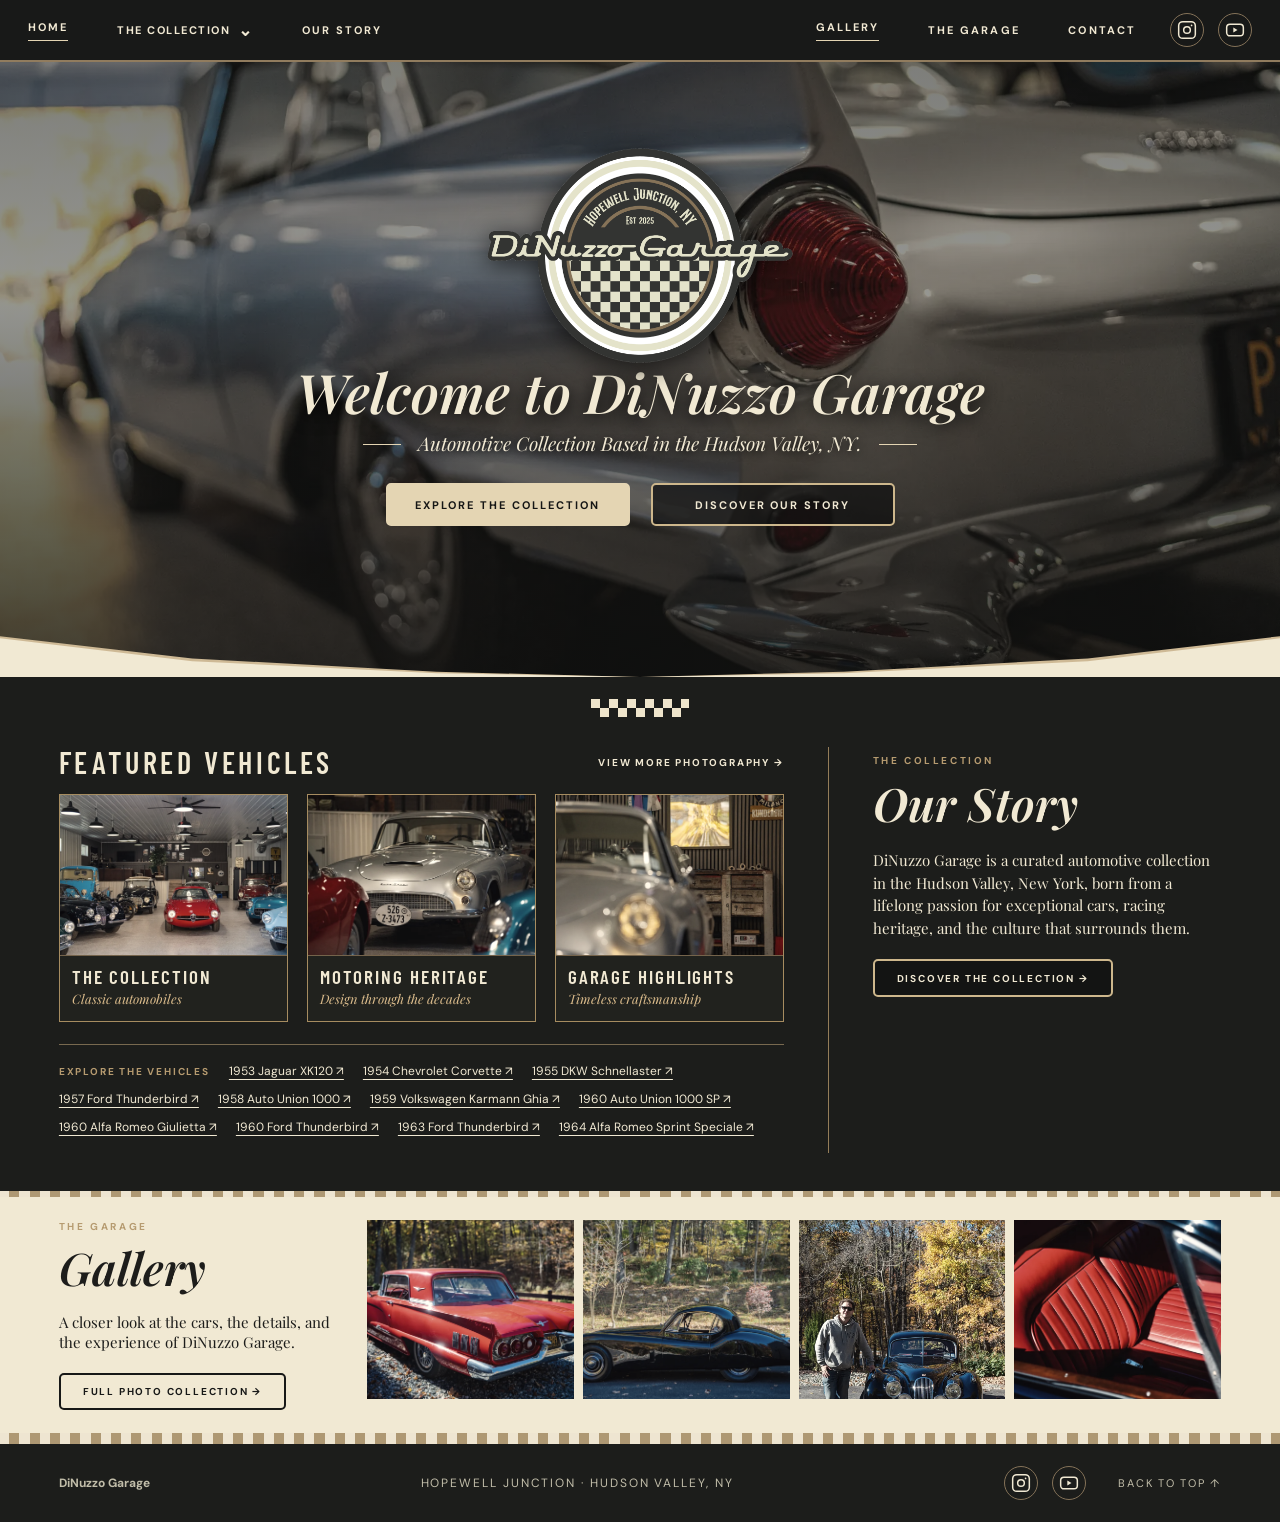
==== index.html @ 2cbe2ebb "Add Collection vehicle dropdown navigation" ====
<!doctype html><html lang="en"><head><meta charset="utf-8"><meta name="viewport" content="width=device-width,initial-scale=1"><meta name="theme-color" content="#1c1d1b"><meta name="description" content="DiNuzzo Garage — a curated automotive collection based in the Hudson Valley, NY."><title>DiNuzzo Garage — Hudson Valley Automotive Collection</title><link rel="preconnect" href="https://fonts.googleapis.com"><link rel="preconnect" href="https://fonts.gstatic.com" crossorigin><link href="https://fonts.googleapis.com/css2?family=Barlow+Condensed:wght@500;600;700&family=DM+Sans:wght@400;500;600;700&family=Playfair+Display:ital,wght@0,500;0,600;1,500;1,600&display=swap" rel="stylesheet"><style>
:root{--night:#1c1d1b;--night2:#252622;--cream:#f1e9d3;--warm:#e4d5b3;--bronze:#b69b70;--muted:#d0c7ad}*{box-sizing:border-box}html{scroll-behavior:smooth}body{margin:0;background:var(--night);color:var(--cream);font-family:'DM Sans',sans-serif}a{text-decoration:none;color:inherit}button,a{ -webkit-tap-highlight-color:transparent}a:focus-visible{outline:2px solid var(--warm);outline-offset:4px}.navwrap{position:relative;z-index:3;height:62px;background:#181918;display:flex;align-items:center;justify-content:space-between;border-bottom:2px solid #917c5e;padding:0 max(28px,calc((100vw - 1450px)/2))}.navgroup{display:flex;align-items:center;gap:clamp(16px,3.8vw,61px)}.navgroup a{font-size:11px;font-weight:700;letter-spacing:.19em;text-transform:uppercase;white-space:nowrap}.navgroup a:hover{color:var(--bronze)}.navgroup a:first-child{border-bottom:1px solid var(--warm);padding-bottom:6px}.mobilebrand{display:none;font-family:'Playfair Display',serif;font-size:23px;font-style:italic}.hero{min-height:590px;position:relative;isolation:isolate;display:flex;flex-direction:column;align-items:center;justify-content:center;text-align:center;overflow:hidden;padding:104px 24px 116px}.hero:before{content:'';position:absolute;inset:0;z-index:-2;background:url('assets/DSC05730.webp') center 54%/cover no-repeat;filter:sepia(.19) saturate(.77)}.hero:after{content:'';position:absolute;inset:0;z-index:-1;background:linear-gradient(180deg,#0f100f8a 0%,#0f100f70 38%,#0f100fca 100%)}.logowrap{width:clamp(220px,24vw,340px);margin:-54px auto -4px;filter:drop-shadow(0 5px 13px #000a)}.logowrap img{width:100%;display:block}.hero h1{font-family:'Playfair Display',serif;font-style:italic;font-weight:600;font-size:clamp(39px,4.25vw,74px);line-height:1.1;margin:2px 0 9px;text-shadow:0 3px 18px #000}.subtitle{font-family:'Playfair Display',serif;font-style:italic;font-size:clamp(17px,1.5vw,25px);margin:0 0 27px;text-shadow:0 2px 8px #000}.subtitle:before,.subtitle:after{content:'';display:inline-block;width:38px;border-top:1px solid var(--warm);margin:0 17px 6px}.buttons{display:flex;justify-content:center;gap:21px;flex-wrap:wrap}.btn{display:inline-flex;align-items:center;justify-content:center;min-width:244px;min-height:43px;padding:10px 22px;border-radius:5px;border:2px solid #cdb78c;font-size:11px;font-weight:700;text-transform:uppercase;letter-spacing:.18em;transition:transform .2s,background .2s}.btn:hover{transform:translateY(-2px)}.btn.filled{background:var(--warm);border-color:var(--warm);color:#151615}.btn.line{background:#111b;color:var(--cream)}.curved{position:absolute;bottom:0;left:-3%;width:106%;height:58px;background:#ceb995;clip-path:polygon(0 22%,17% 68%,35% 91%,50% 100%,65% 91%,83% 68%,100% 22%,100% 100%,0 100%)}.curved:after{content:'';position:absolute;inset:10px 0 0;background:var(--cream);clip-path:polygon(0 10%,17% 67%,35% 92%,50% 100%,65% 92%,83% 67%,100% 10%,100% 100%,0 100%)}.mini-check{width:98px;height:18px;margin:-11px auto 24px;position:relative;z-index:1;background:conic-gradient(#1c1d1b 25%,#eee4cb 0 50%,#1c1d1b 0 75%,#eee4cb 0) 0 0/18px 18px;border:6px solid var(--night);box-sizing:content-box}.content{max-width:1550px;margin:auto;padding:0 clamp(22px,4.6vw,76px)}.showcase{background:var(--night);padding:27px 0 38px}.showcase-grid{display:grid;grid-template-columns:minmax(0,1.75fr) minmax(270px,.95fr);gap:44px}.sectionhead{display:flex;align-items:center;justify-content:space-between;margin:0 0 17px;gap:12px}.kicker{color:var(--bronze);font-size:10px;text-transform:uppercase;font-weight:700;letter-spacing:.26em}.display-title{font-family:'Barlow Condensed',sans-serif;font-size:30px;letter-spacing:.12em;text-transform:uppercase;font-weight:600;margin:0;line-height:1}.more{font-size:10px;text-transform:uppercase;letter-spacing:.18em;font-weight:700;white-space:nowrap}.vehicle-grid{display:grid;grid-template-columns:repeat(3,minmax(0,1fr));gap:19px}.vehicle{display:block;border:1px solid #a68c60;overflow:hidden;background:#21221e}.vehicle img{width:100%;height:160px;object-fit:cover;display:block;filter:saturate(.78) sepia(.13);transition:transform .4s}.vehicle:hover img{transform:scale(1.05)}.vehicle-caption{padding:9px 12px 12px;border-top:1px solid #74634b}.vehicle-caption strong{font-family:'Barlow Condensed',sans-serif;font-weight:600;font-size:19px;letter-spacing:.1em;text-transform:uppercase;display:block}.vehicle-caption em{font-family:'Playfair Display',serif;font-style:italic;font-size:13px;color:#dbbc8c}.story{border-left:1px solid #947d59;padding:7px 0 5px 44px;position:relative;min-width:0}.story:after{content:'';position:absolute;inset:-5px -30px -25px 47%;z-index:-1;background:url('assets/DSC05734.webp') center/cover;opacity:.18;filter:grayscale(1)}.story h2,.gallery h2{font-family:'Playfair Display',serif;font-size:46px;font-weight:600;font-style:italic;margin:5px 0 12px}.story p{font-family:'Playfair Display',serif;line-height:1.5;font-size:15px;max-width:340px;margin-bottom:20px}.story .btn{min-width:0;font-size:10px;min-height:38px}.gallery{background:var(--cream);color:#1d1d1b;border-top:6px solid #b7a17a;border-bottom:11px solid transparent;border-image:repeating-linear-gradient(90deg,#ae9873 0 10px,#eee5d1 10px 20px) 11}.gallery-inner{max-width:1550px;margin:auto;display:grid;grid-template-columns:280px 1fr;gap:28px;padding:23px clamp(22px,4.6vw,76px)}.gallery-copy h2{font-size:45px;margin:4px 0 6px}.gallery-copy p{font-family:'Playfair Display',serif;font-size:15px;line-height:1.35}.gallery-copy .btn{min-width:0;min-height:34px;color:#171817;border-color:#171817;font-size:10px;margin-top:5px}.gallery-strip{display:grid;grid-template-columns:repeat(4,minmax(0,1fr));gap:9px}.gallery-strip img{display:block;width:100%;height:179px;object-fit:cover;filter:saturate(.74) sepia(.12);transition:filter .2s}.gallery-strip a:hover img{filter:none}.footer{padding:22px clamp(22px,4.6vw,76px);display:flex;align-items:center;justify-content:space-between;gap:14px;background:var(--night);font-size:12px;color:#c1bda9}.footer span{letter-spacing:.16em}.footer a{font-size:11px;text-transform:uppercase;letter-spacing:.16em}img{max-width:100%}@media(min-width:1100px){.hero{min-height:615px}}@media(max-width:930px){.navwrap{padding:0 20px}.navgroup{gap:15px}.navgroup a{font-size:10px;letter-spacing:.07em}.showcase-grid{grid-template-columns:1fr}.story{border-left:0;border-top:1px solid #967d59;padding:24px 0}.story:after{display:none}.gallery-inner{grid-template-columns:1fr}.gallery-strip img{height:205px}}@media(max-width:600px){.navgroup{display:none}.mobilebrand{display:block}.navwrap{justify-content:center}.hero{min-height:590px;padding:90px 15px 95px}.logowrap{width:280px;margin:-35px auto 0}.hero h1{font-size:42px}.subtitle:before,.subtitle:after{width:13px;margin:0 5px 5px}.buttons{flex-direction:column;gap:10px}.btn{min-width:240px}.showcase{padding-top:12px}.vehicle-grid{grid-template-columns:1fr}.vehicle img{height:225px}.display-title{font-size:27px}.gallery-strip{grid-template-columns:repeat(2,minmax(0,1fr))}.gallery-strip img{height:155px}.gallery-inner{padding-top:30px}.footer{flex-direction:column;text-align:center}}@media(prefers-reduced-motion:reduce){html{scroll-behavior:auto}*{transition:none!important}}
.header-end,.footer-end{display:flex;align-items:center;gap:clamp(16px,2.5vw,32px)}.social-links{display:flex;align-items:center;gap:14px;flex-shrink:0}.social-icon{display:inline-flex;align-items:center;justify-content:center;width:34px;height:34px;color:var(--cream);border:1px solid #847258;border-radius:50%;transition:color .2s,border-color .2s,background .2s}.social-icon:hover{color:var(--night);background:var(--warm);border-color:var(--warm)}.social-icon svg{display:block;flex:none}.footer .social-icon{color:var(--cream);width:34px;height:34px}.navwrap .social-links{margin-left:2px}@media(max-width:930px){.header-end{gap:14px}.navwrap .social-links{gap:7px}.navwrap .social-icon{width:30px;height:30px}}@media(max-width:600px){.navwrap{justify-content:space-between}.mobilebrand{font-size:21px}.header-end{margin-left:auto}.navwrap .social-links{gap:8px}.navwrap .social-icon{width:34px;height:34px}.footer-end{flex-direction:column;gap:18px}.footer .social-links{gap:18px}}.hero:before{z-index:-3}.hero-video{position:absolute;inset:0;z-index:-2;overflow:hidden;pointer-events:none}.hero-video iframe{position:absolute;top:50%;left:50%;width:100vw;height:56.25vw;min-width:177.78vh;min-height:100vh;transform:translate(-50%,-50%);border:0;pointer-events:none}@media(prefers-reduced-motion:reduce){.hero-video{display:none}}.collection-pages{display:flex;flex-wrap:wrap;align-items:center;gap:12px 19px;margin-top:22px;padding:18px 0;border-top:1px solid #78694f}.collection-pages span{font-size:10px;text-transform:uppercase;letter-spacing:.18em;color:#b69b70;font-weight:700}.collection-pages a{font-size:12px;color:#f1e9d3;text-decoration:underline;text-underline-offset:4px}.collection-pages a:hover{color:#b69b70}.collection-dropdown{position:relative;z-index:60;flex-shrink:0}.collection-dropdown summary{display:flex;align-items:center;gap:7px;cursor:pointer;list-style:none;font-size:11px;font-weight:700;letter-spacing:.14em;text-transform:uppercase;white-space:nowrap;user-select:none;color:var(--cream)}.collection-dropdown summary::-webkit-details-marker{display:none}.collection-dropdown summary:focus-visible{outline:2px solid var(--warm);outline-offset:5px}.collection-dropdown summary:hover,.collection-dropdown[open]>summary{color:var(--bronze)}.menu-chevron{font-size:17px;line-height:9px;transition:transform .2s}.collection-dropdown[open] .menu-chevron{transform:rotate(180deg)}.collection-panel{position:absolute;top:100%;left:-35px;width:min(620px,calc(100vw - 30px));max-height:min(76vh,700px);overflow:auto;background:#20211e;border:1px solid #b69b70;box-shadow:0 24px 54px #000a;text-align:left;padding:22px 25px 24px;z-index:100;display:none}.collection-dropdown[open]>.collection-panel{display:block}@media(hover:hover) and (pointer:fine){.collection-dropdown:hover>.collection-panel{display:block}.collection-dropdown:hover>summary{color:var(--bronze)}}.collection-panel-head{display:grid;gap:6px;padding:0 0 18px;border-bottom:1px solid #6b5d45}.collection-kicker{font-size:10px;letter-spacing:.2em;color:var(--bronze);font-weight:700}.collection-panel-head strong{font:italic 30px 'Playfair Display',serif;color:var(--cream)}.collection-panel-head>a{font-size:10px!important;font-weight:600;letter-spacing:.1em;text-transform:uppercase;color:var(--warm);text-decoration:underline;text-underline-offset:4px}.collection-menu-grid{display:grid;grid-template-columns:1fr 1fr;gap:3px 16px;padding-top:16px}.collection-menu-grid .collection-menu-item{display:grid;grid-template-columns:42px minmax(0,1fr) 14px;gap:7px;align-items:center;padding:12px 6px!important;border:0!important;border-bottom:1px solid #ffffff18!important;white-space:normal!important;letter-spacing:0!important;text-transform:none!important;text-decoration:none!important;color:var(--cream)}.collection-menu-item:hover,.collection-menu-item:focus-visible{background:#b69b7025!important;color:var(--warm)!important}.menu-year{font:600 12px 'DM Sans',sans-serif;color:var(--bronze)}.collection-menu-item strong{font:600 15px 'Barlow Condensed',sans-serif;letter-spacing:.045em}.menu-arrow{color:var(--bronze)}.mobile-collection{display:none}@media(max-width:700px){.collection-panel{left:50%;transform:translateX(-50%);width:min(94vw,500px);padding:18px 14px}.collection-menu-grid{grid-template-columns:1fr}.collection-menu-item{padding:10px 5px!important}.collection-panel-head strong{font-size:26px}}@media(max-width:600px){.mobile-collection{display:block;position:absolute;right:12px;top:23px}.mobile-collection .collection-panel{left:auto;right:-6px;transform:none}.mobile-collection summary{font-size:10px;letter-spacing:.04em}.navwrap{position:relative;z-index:50}}</style><link rel="preload" as="image" href="assets/DSC05730.webp" fetchpriority="high"></head><body>
<header class="navwrap"><nav class="navgroup" aria-label="Primary"><a href="#home">Home</a><details class="collection-dropdown"><summary>THE COLLECTION <span class="menu-chevron" aria-hidden="true">⌄</span></summary><div class="collection-panel"><div class="collection-panel-head"><span class="collection-kicker">DINUZZO GARAGE · THE VEHICLES</span><strong>Explore the Collection</strong><a href="/#collection">View collection overview →</a></div><div class="collection-menu-grid"><a class="collection-menu-item" href="/1953-jaguar-xk120"><span class="menu-year">1953</span><strong>Jaguar XK120</strong><span class="menu-arrow" aria-hidden="true">↗</span></a><a class="collection-menu-item" href="/1954-chevrolet-corvette"><span class="menu-year">1954</span><strong>Chevrolet Corvette</strong><span class="menu-arrow" aria-hidden="true">↗</span></a><a class="collection-menu-item" href="/1955-dkw-schnellaster"><span class="menu-year">1955</span><strong>DKW Schnellaster</strong><span class="menu-arrow" aria-hidden="true">↗</span></a><a class="collection-menu-item" href="/1957-ford-thunderbird"><span class="menu-year">1957</span><strong>Ford Thunderbird</strong><span class="menu-arrow" aria-hidden="true">↗</span></a><a class="collection-menu-item" href="/1958-auto-union-1000"><span class="menu-year">1958</span><strong>Auto Union 1000</strong><span class="menu-arrow" aria-hidden="true">↗</span></a><a class="collection-menu-item" href="/1959-volkswagen-karmann-ghia"><span class="menu-year">1959</span><strong>Volkswagen Karmann Ghia</strong><span class="menu-arrow" aria-hidden="true">↗</span></a><a class="collection-menu-item" href="/1960-auto-union-1000-sp"><span class="menu-year">1960</span><strong>Auto Union 1000 SP</strong><span class="menu-arrow" aria-hidden="true">↗</span></a><a class="collection-menu-item" href="/1960-alfa-romeo-giulietta"><span class="menu-year">1960</span><strong>Alfa Romeo Giulietta</strong><span class="menu-arrow" aria-hidden="true">↗</span></a><a class="collection-menu-item" href="/1960-ford-thunderbird"><span class="menu-year">1960</span><strong>Ford Thunderbird</strong><span class="menu-arrow" aria-hidden="true">↗</span></a><a class="collection-menu-item" href="/1963-ford-thunderbird"><span class="menu-year">1963</span><strong>Ford Thunderbird</strong><span class="menu-arrow" aria-hidden="true">↗</span></a><a class="collection-menu-item" href="/1964-alfa-romeo-sprint-speciale"><span class="menu-year">1964</span><strong>Alfa Romeo Sprint Speciale</strong><span class="menu-arrow" aria-hidden="true">↗</span></a></div></div></details><a href="#story">Our Story</a></nav><a class="mobilebrand" href="#home">DiNuzzo Garage</a><div class="mobile-collection"><details class="collection-dropdown"><summary>THE COLLECTION <span class="menu-chevron" aria-hidden="true">⌄</span></summary><div class="collection-panel"><div class="collection-panel-head"><span class="collection-kicker">DINUZZO GARAGE · THE VEHICLES</span><strong>Explore the Collection</strong><a href="/#collection">View collection overview →</a></div><div class="collection-menu-grid"><a class="collection-menu-item" href="/1953-jaguar-xk120"><span class="menu-year">1953</span><strong>Jaguar XK120</strong><span class="menu-arrow" aria-hidden="true">↗</span></a><a class="collection-menu-item" href="/1954-chevrolet-corvette"><span class="menu-year">1954</span><strong>Chevrolet Corvette</strong><span class="menu-arrow" aria-hidden="true">↗</span></a><a class="collection-menu-item" href="/1955-dkw-schnellaster"><span class="menu-year">1955</span><strong>DKW Schnellaster</strong><span class="menu-arrow" aria-hidden="true">↗</span></a><a class="collection-menu-item" href="/1957-ford-thunderbird"><span class="menu-year">1957</span><strong>Ford Thunderbird</strong><span class="menu-arrow" aria-hidden="true">↗</span></a><a class="collection-menu-item" href="/1958-auto-union-1000"><span class="menu-year">1958</span><strong>Auto Union 1000</strong><span class="menu-arrow" aria-hidden="true">↗</span></a><a class="collection-menu-item" href="/1959-volkswagen-karmann-ghia"><span class="menu-year">1959</span><strong>Volkswagen Karmann Ghia</strong><span class="menu-arrow" aria-hidden="true">↗</span></a><a class="collection-menu-item" href="/1960-auto-union-1000-sp"><span class="menu-year">1960</span><strong>Auto Union 1000 SP</strong><span class="menu-arrow" aria-hidden="true">↗</span></a><a class="collection-menu-item" href="/1960-alfa-romeo-giulietta"><span class="menu-year">1960</span><strong>Alfa Romeo Giulietta</strong><span class="menu-arrow" aria-hidden="true">↗</span></a><a class="collection-menu-item" href="/1960-ford-thunderbird"><span class="menu-year">1960</span><strong>Ford Thunderbird</strong><span class="menu-arrow" aria-hidden="true">↗</span></a><a class="collection-menu-item" href="/1963-ford-thunderbird"><span class="menu-year">1963</span><strong>Ford Thunderbird</strong><span class="menu-arrow" aria-hidden="true">↗</span></a><a class="collection-menu-item" href="/1964-alfa-romeo-sprint-speciale"><span class="menu-year">1964</span><strong>Alfa Romeo Sprint Speciale</strong><span class="menu-arrow" aria-hidden="true">↗</span></a></div></div></details></div><div class="header-end"><nav class="navgroup" aria-label="Explore"><a href="#gallery">Gallery</a><a href="#story">The Garage</a><a href="#footer">Contact</a></nav><div class="social-links" aria-label="Social media"><a class="social-icon" href="https://www.instagram.com/dinuzzogarage" target="_blank" rel="noopener noreferrer" aria-label="DiNuzzo Garage on Instagram" title="Instagram"><svg xmlns="http://www.w3.org/2000/svg" width="20" height="20" viewBox="0 0 24 24" fill="none" stroke="currentColor" stroke-width="1.8" stroke-linecap="round" stroke-linejoin="round" aria-hidden="true"><rect x="2" y="2" width="20" height="20" rx="5"/><circle cx="12" cy="12" r="4"/><circle cx="17.5" cy="6.5" r="1" fill="currentColor" stroke="none"/></svg></a><a class="social-icon" href="https://www.youtube.com/@DiNuzzoGarage" target="_blank" rel="noopener noreferrer" aria-label="DiNuzzo Garage on YouTube" title="YouTube"><svg xmlns="http://www.w3.org/2000/svg" width="22" height="20" viewBox="0 0 24 24" fill="none" stroke="currentColor" stroke-width="1.8" stroke-linecap="round" stroke-linejoin="round" aria-hidden="true"><rect x="2" y="5" width="20" height="14" rx="4"/><path d="m10 9 5 3-5 3z" fill="currentColor" stroke="none"/></svg></a></div></div></header>
<main><section class="hero" id="home"><div class="hero-video" aria-hidden="true"><iframe src="https://www.youtube-nocookie.com/embed/vemUMNwLACA?autoplay=1&amp;mute=1&amp;controls=0&amp;loop=1&amp;playlist=vemUMNwLACA&amp;playsinline=1&amp;rel=0" title="DiNuzzo Garage collection overview video" tabindex="-1" loading="eager" allow="autoplay; encrypted-media; picture-in-picture" referrerpolicy="strict-origin-when-cross-origin"></iframe></div><div class="logowrap"><img src="[data-uri]" width="320" height="217" alt="DiNuzzo Garage — Hopewell Junction, NY, Est. 2025"></div><h1>Welcome to DiNuzzo Garage</h1><p class="subtitle">Automotive Collection Based in the Hudson Valley, NY.</p><div class="buttons"><a class="btn filled" href="#collection">Explore the Collection</a><a class="btn line" href="#story">Discover Our Story</a></div><div class="curved" aria-hidden="true"></div></section><section class="showcase" id="collection"><div class="mini-check" aria-hidden="true"></div><div class="content showcase-grid"><div><div class="sectionhead"><h2 class="display-title">Featured Vehicles</h2><a class="more" href="#gallery">View More Photography &rarr;</a></div><div class="vehicle-grid"><a class="vehicle" href="#gallery"><img src="assets/DSC05714.webp" alt="Automobile from the DiNuzzo Garage photo collection" loading="lazy"><div class="vehicle-caption"><strong>The Collection</strong><em>Classic automobiles</em></div></a><a class="vehicle" href="#gallery"><img src="assets/DSC05738.webp" alt="Classic automobile photographed for DiNuzzo Garage" loading="lazy"><div class="vehicle-caption"><strong>Motoring Heritage</strong><em>Design through the decades</em></div></a><a class="vehicle" href="#gallery"><img src="assets/DSC05744.webp" alt="Detail from the DiNuzzo Garage vehicle photo collection" loading="lazy"><div class="vehicle-caption"><strong>Garage Highlights</strong><em>Timeless craftsmanship</em></div></a></div><nav class="collection-pages" aria-label="Individual vehicle profiles"><span>Explore the vehicles</span><a href="/1953-jaguar-xk120">1953 Jaguar XK120 ↗</a><a href="/1954-chevrolet-corvette">1954 Chevrolet Corvette ↗</a><a href="/1955-dkw-schnellaster">1955 DKW Schnellaster ↗</a><a href="/1957-ford-thunderbird">1957 Ford Thunderbird ↗</a><a href="/1958-auto-union-1000">1958 Auto Union 1000 ↗</a><a href="/1959-volkswagen-karmann-ghia">1959 Volkswagen Karmann Ghia ↗</a><a href="/1960-auto-union-1000-sp">1960 Auto Union 1000 SP ↗</a><a href="/1960-alfa-romeo-giulietta">1960 Alfa Romeo Giulietta ↗</a><a href="/1960-ford-thunderbird">1960 Ford Thunderbird ↗</a><a href="/1963-ford-thunderbird">1963 Ford Thunderbird ↗</a><a href="/1964-alfa-romeo-sprint-speciale">1964 Alfa Romeo Sprint Speciale ↗</a></nav></div><aside class="story" id="story"><div class="kicker">The Collection</div><h2>Our Story</h2><p>DiNuzzo Garage is a curated automotive collection in the Hudson Valley, New York, born from a lifelong passion for exceptional cars, racing heritage, and the culture that surrounds them.</p><a class="btn line" href="#gallery">Discover the Collection &rarr;</a></aside></div></section><section class="gallery" id="gallery"><div class="gallery-inner"><div class="gallery-copy"><div class="kicker">The Garage</div><h2>Gallery</h2><p>A closer look at the cars, the details, and the experience of DiNuzzo Garage.</p><a class="btn" href="https://www.dropbox.com/scl/fo/p8mkttz20mv8009mtdx49/ABcL8wneknG1U3tuXr76FQo?rlkey=kaatqsnf5gxjr95nyj5ltj52g&dl=0" target="_blank" rel="noopener noreferrer">Full Photo Collection &rarr;</a></div><div class="gallery-strip"><a href="https://www.dropbox.com/scl/fi/4yp1clnfsxxhoc7etu2e8/DSC05749.jpg?rlkey=km32qruv9nqy15gj62bzng2y9&raw=1" target="_blank" rel="noopener noreferrer"><img src="assets/DSC05749.webp" loading="lazy" alt="DiNuzzo Garage photography, image one"></a><a href="https://www.dropbox.com/scl/fi/gxfd0i4jw5gqmmwuzvkrj/DSC05754.jpg?rlkey=743sw1l9fsk9wq4xbiuoj0an7&raw=1" target="_blank" rel="noopener noreferrer"><img src="assets/DSC05754.webp" loading="lazy" alt="DiNuzzo Garage photography, image two"></a><a href="https://www.dropbox.com/scl/fi/eyt1ezumez07ffa73n3aw/DSC05757.jpg?rlkey=t3e4mpblllidei0ne56ehtt5e&raw=1" target="_blank" rel="noopener noreferrer"><img src="assets/DSC05757.webp" loading="lazy" alt="DiNuzzo Garage photography, image three"></a><a href="https://www.dropbox.com/scl/fi/xqle5wwsgesjo5btwfufb/DSC05762.jpg?rlkey=bc06vc6huz5qx6p6l8qi0zmgp&raw=1" target="_blank" rel="noopener noreferrer"><img src="assets/DSC05762.webp" loading="lazy" alt="DiNuzzo Garage photography, image four"></a></div></div></section></main><footer id="footer" class="footer"><strong>DiNuzzo Garage</strong><span>HOPEWELL JUNCTION · HUDSON VALLEY, NY</span><div class="footer-end"><div class="social-links" aria-label="Social media"><a class="social-icon" href="https://www.instagram.com/dinuzzogarage" target="_blank" rel="noopener noreferrer" aria-label="DiNuzzo Garage on Instagram" title="Instagram"><svg xmlns="http://www.w3.org/2000/svg" width="20" height="20" viewBox="0 0 24 24" fill="none" stroke="currentColor" stroke-width="1.8" stroke-linecap="round" stroke-linejoin="round" aria-hidden="true"><rect x="2" y="2" width="20" height="20" rx="5"/><circle cx="12" cy="12" r="4"/><circle cx="17.5" cy="6.5" r="1" fill="currentColor" stroke="none"/></svg></a><a class="social-icon" href="https://www.youtube.com/@DiNuzzoGarage" target="_blank" rel="noopener noreferrer" aria-label="DiNuzzo Garage on YouTube" title="YouTube"><svg xmlns="http://www.w3.org/2000/svg" width="22" height="20" viewBox="0 0 24 24" fill="none" stroke="currentColor" stroke-width="1.8" stroke-linecap="round" stroke-linejoin="round" aria-hidden="true"><rect x="2" y="5" width="20" height="14" rx="4"/><path d="m10 9 5 3-5 3z" fill="currentColor" stroke="none"/></svg></a></div><a href="#home">Back to top &uarr;</a></div></footer></body></html>
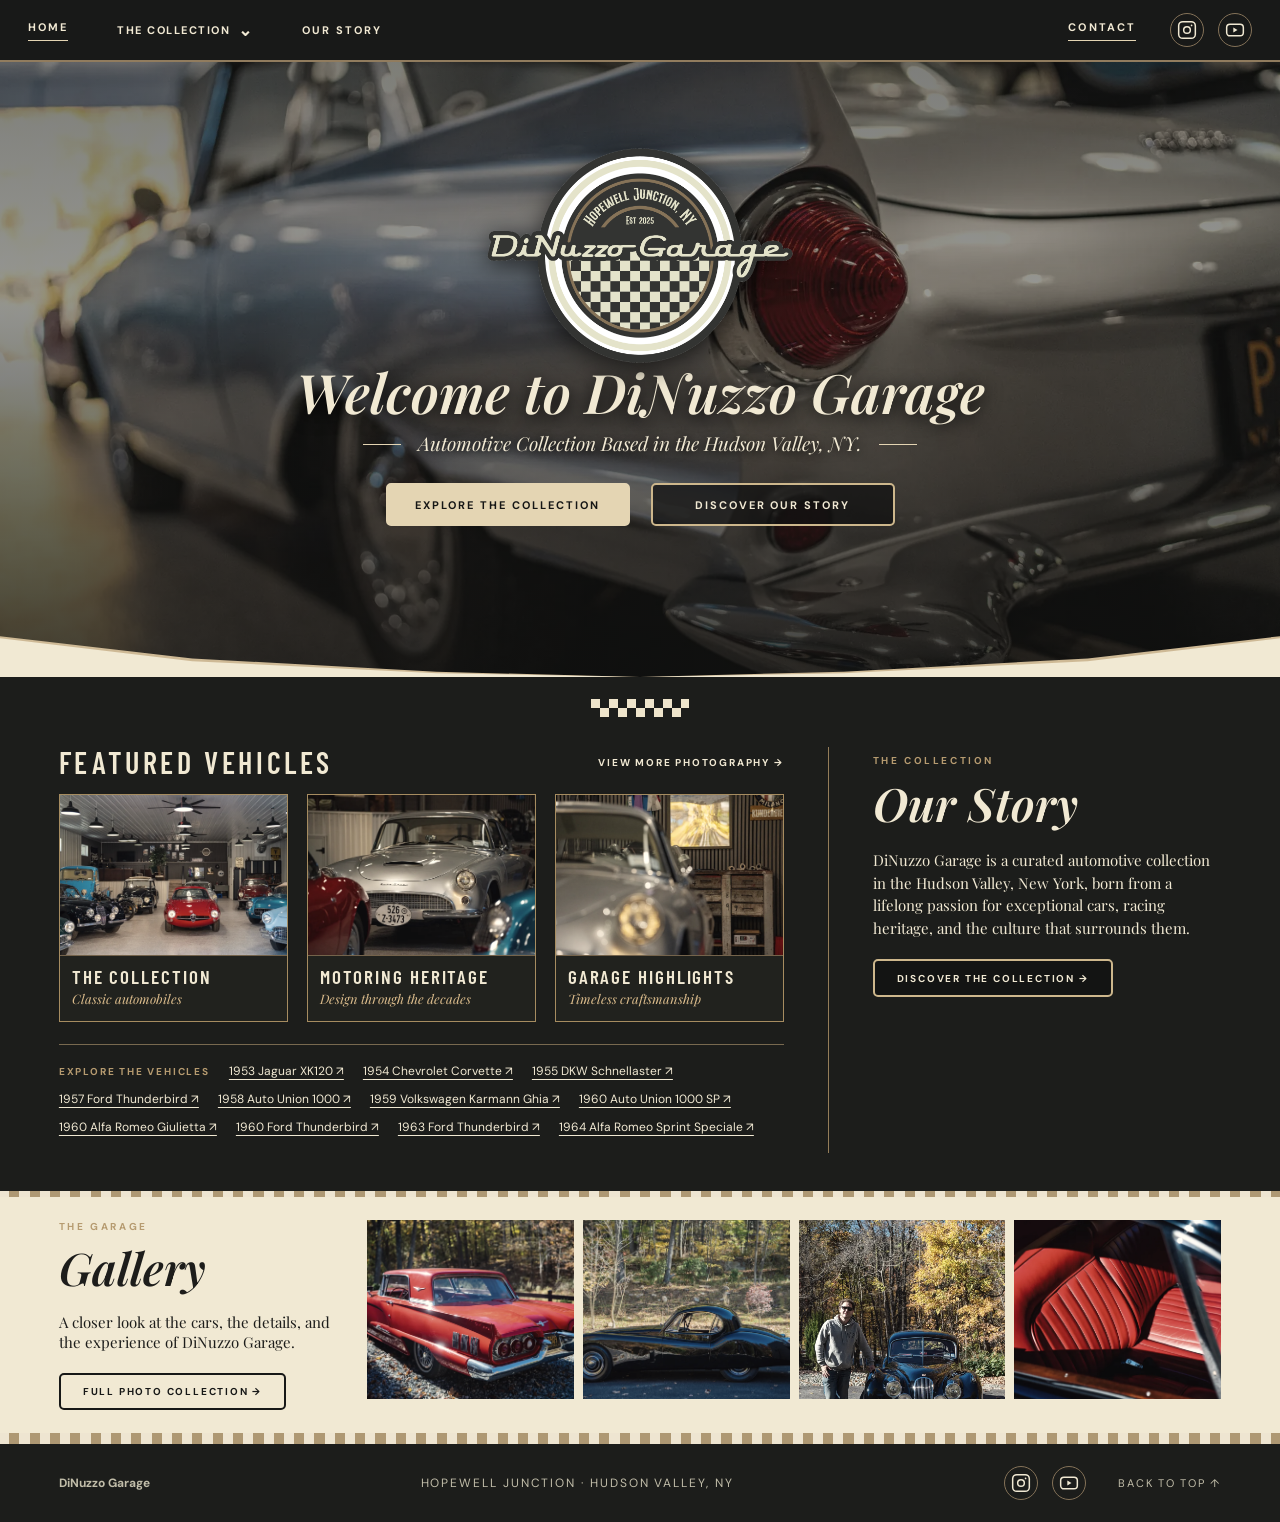
==== commit 18d8f90c: "Remove Gallery and The Garage from top navigation" ====
--- a/index.html
+++ b/index.html
@@ -1,5 +1,5 @@
 <!doctype html><html lang="en"><head><meta charset="utf-8"><meta name="viewport" content="width=device-width,initial-scale=1"><meta name="theme-color" content="#1c1d1b"><meta name="description" content="DiNuzzo Garage — a curated automotive collection based in the Hudson Valley, NY."><title>DiNuzzo Garage — Hudson Valley Automotive Collection</title><link rel="preconnect" href="https://fonts.googleapis.com"><link rel="preconnect" href="https://fonts.gstatic.com" crossorigin><link href="https://fonts.googleapis.com/css2?family=Barlow+Condensed:wght@500;600;700&family=DM+Sans:wght@400;500;600;700&family=Playfair+Display:ital,wght@0,500;0,600;1,500;1,600&display=swap" rel="stylesheet"><style>
 :root{--night:#1c1d1b;--night2:#252622;--cream:#f1e9d3;--warm:#e4d5b3;--bronze:#b69b70;--muted:#d0c7ad}*{box-sizing:border-box}html{scroll-behavior:smooth}body{margin:0;background:var(--night);color:var(--cream);font-family:'DM Sans',sans-serif}a{text-decoration:none;color:inherit}button,a{ -webkit-tap-highlight-color:transparent}a:focus-visible{outline:2px solid var(--warm);outline-offset:4px}.navwrap{position:relative;z-index:3;height:62px;background:#181918;display:flex;align-items:center;justify-content:space-between;border-bottom:2px solid #917c5e;padding:0 max(28px,calc((100vw - 1450px)/2))}.navgroup{display:flex;align-items:center;gap:clamp(16px,3.8vw,61px)}.navgroup a{font-size:11px;font-weight:700;letter-spacing:.19em;text-transform:uppercase;white-space:nowrap}.navgroup a:hover{color:var(--bronze)}.navgroup a:first-child{border-bottom:1px solid var(--warm);padding-bottom:6px}.mobilebrand{display:none;font-family:'Playfair Display',serif;font-size:23px;font-style:italic}.hero{min-height:590px;position:relative;isolation:isolate;display:flex;flex-direction:column;align-items:center;justify-content:center;text-align:center;overflow:hidden;padding:104px 24px 116px}.hero:before{content:'';position:absolute;inset:0;z-index:-2;background:url('assets/DSC05730.webp') center 54%/cover no-repeat;filter:sepia(.19) saturate(.77)}.hero:after{content:'';position:absolute;inset:0;z-index:-1;background:linear-gradient(180deg,#0f100f8a 0%,#0f100f70 38%,#0f100fca 100%)}.logowrap{width:clamp(220px,24vw,340px);margin:-54px auto -4px;filter:drop-shadow(0 5px 13px #000a)}.logowrap img{width:100%;display:block}.hero h1{font-family:'Playfair Display',serif;font-style:italic;font-weight:600;font-size:clamp(39px,4.25vw,74px);line-height:1.1;margin:2px 0 9px;text-shadow:0 3px 18px #000}.subtitle{font-family:'Playfair Display',serif;font-style:italic;font-size:clamp(17px,1.5vw,25px);margin:0 0 27px;text-shadow:0 2px 8px #000}.subtitle:before,.subtitle:after{content:'';display:inline-block;width:38px;border-top:1px solid var(--warm);margin:0 17px 6px}.buttons{display:flex;justify-content:center;gap:21px;flex-wrap:wrap}.btn{display:inline-flex;align-items:center;justify-content:center;min-width:244px;min-height:43px;padding:10px 22px;border-radius:5px;border:2px solid #cdb78c;font-size:11px;font-weight:700;text-transform:uppercase;letter-spacing:.18em;transition:transform .2s,background .2s}.btn:hover{transform:translateY(-2px)}.btn.filled{background:var(--warm);border-color:var(--warm);color:#151615}.btn.line{background:#111b;color:var(--cream)}.curved{position:absolute;bottom:0;left:-3%;width:106%;height:58px;background:#ceb995;clip-path:polygon(0 22%,17% 68%,35% 91%,50% 100%,65% 91%,83% 68%,100% 22%,100% 100%,0 100%)}.curved:after{content:'';position:absolute;inset:10px 0 0;background:var(--cream);clip-path:polygon(0 10%,17% 67%,35% 92%,50% 100%,65% 92%,83% 67%,100% 10%,100% 100%,0 100%)}.mini-check{width:98px;height:18px;margin:-11px auto 24px;position:relative;z-index:1;background:conic-gradient(#1c1d1b 25%,#eee4cb 0 50%,#1c1d1b 0 75%,#eee4cb 0) 0 0/18px 18px;border:6px solid var(--night);box-sizing:content-box}.content{max-width:1550px;margin:auto;padding:0 clamp(22px,4.6vw,76px)}.showcase{background:var(--night);padding:27px 0 38px}.showcase-grid{display:grid;grid-template-columns:minmax(0,1.75fr) minmax(270px,.95fr);gap:44px}.sectionhead{display:flex;align-items:center;justify-content:space-between;margin:0 0 17px;gap:12px}.kicker{color:var(--bronze);font-size:10px;text-transform:uppercase;font-weight:700;letter-spacing:.26em}.display-title{font-family:'Barlow Condensed',sans-serif;font-size:30px;letter-spacing:.12em;text-transform:uppercase;font-weight:600;margin:0;line-height:1}.more{font-size:10px;text-transform:uppercase;letter-spacing:.18em;font-weight:700;white-space:nowrap}.vehicle-grid{display:grid;grid-template-columns:repeat(3,minmax(0,1fr));gap:19px}.vehicle{display:block;border:1px solid #a68c60;overflow:hidden;background:#21221e}.vehicle img{width:100%;height:160px;object-fit:cover;display:block;filter:saturate(.78) sepia(.13);transition:transform .4s}.vehicle:hover img{transform:scale(1.05)}.vehicle-caption{padding:9px 12px 12px;border-top:1px solid #74634b}.vehicle-caption strong{font-family:'Barlow Condensed',sans-serif;font-weight:600;font-size:19px;letter-spacing:.1em;text-transform:uppercase;display:block}.vehicle-caption em{font-family:'Playfair Display',serif;font-style:italic;font-size:13px;color:#dbbc8c}.story{border-left:1px solid #947d59;padding:7px 0 5px 44px;position:relative;min-width:0}.story:after{content:'';position:absolute;inset:-5px -30px -25px 47%;z-index:-1;background:url('assets/DSC05734.webp') center/cover;opacity:.18;filter:grayscale(1)}.story h2,.gallery h2{font-family:'Playfair Display',serif;font-size:46px;font-weight:600;font-style:italic;margin:5px 0 12px}.story p{font-family:'Playfair Display',serif;line-height:1.5;font-size:15px;max-width:340px;margin-bottom:20px}.story .btn{min-width:0;font-size:10px;min-height:38px}.gallery{background:var(--cream);color:#1d1d1b;border-top:6px solid #b7a17a;border-bottom:11px solid transparent;border-image:repeating-linear-gradient(90deg,#ae9873 0 10px,#eee5d1 10px 20px) 11}.gallery-inner{max-width:1550px;margin:auto;display:grid;grid-template-columns:280px 1fr;gap:28px;padding:23px clamp(22px,4.6vw,76px)}.gallery-copy h2{font-size:45px;margin:4px 0 6px}.gallery-copy p{font-family:'Playfair Display',serif;font-size:15px;line-height:1.35}.gallery-copy .btn{min-width:0;min-height:34px;color:#171817;border-color:#171817;font-size:10px;margin-top:5px}.gallery-strip{display:grid;grid-template-columns:repeat(4,minmax(0,1fr));gap:9px}.gallery-strip img{display:block;width:100%;height:179px;object-fit:cover;filter:saturate(.74) sepia(.12);transition:filter .2s}.gallery-strip a:hover img{filter:none}.footer{padding:22px clamp(22px,4.6vw,76px);display:flex;align-items:center;justify-content:space-between;gap:14px;background:var(--night);font-size:12px;color:#c1bda9}.footer span{letter-spacing:.16em}.footer a{font-size:11px;text-transform:uppercase;letter-spacing:.16em}img{max-width:100%}@media(min-width:1100px){.hero{min-height:615px}}@media(max-width:930px){.navwrap{padding:0 20px}.navgroup{gap:15px}.navgroup a{font-size:10px;letter-spacing:.07em}.showcase-grid{grid-template-columns:1fr}.story{border-left:0;border-top:1px solid #967d59;padding:24px 0}.story:after{display:none}.gallery-inner{grid-template-columns:1fr}.gallery-strip img{height:205px}}@media(max-width:600px){.navgroup{display:none}.mobilebrand{display:block}.navwrap{justify-content:center}.hero{min-height:590px;padding:90px 15px 95px}.logowrap{width:280px;margin:-35px auto 0}.hero h1{font-size:42px}.subtitle:before,.subtitle:after{width:13px;margin:0 5px 5px}.buttons{flex-direction:column;gap:10px}.btn{min-width:240px}.showcase{padding-top:12px}.vehicle-grid{grid-template-columns:1fr}.vehicle img{height:225px}.display-title{font-size:27px}.gallery-strip{grid-template-columns:repeat(2,minmax(0,1fr))}.gallery-strip img{height:155px}.gallery-inner{padding-top:30px}.footer{flex-direction:column;text-align:center}}@media(prefers-reduced-motion:reduce){html{scroll-behavior:auto}*{transition:none!important}}
 .header-end,.footer-end{display:flex;align-items:center;gap:clamp(16px,2.5vw,32px)}.social-links{display:flex;align-items:center;gap:14px;flex-shrink:0}.social-icon{display:inline-flex;align-items:center;justify-content:center;width:34px;height:34px;color:var(--cream);border:1px solid #847258;border-radius:50%;transition:color .2s,border-color .2s,background .2s}.social-icon:hover{color:var(--night);background:var(--warm);border-color:var(--warm)}.social-icon svg{display:block;flex:none}.footer .social-icon{color:var(--cream);width:34px;height:34px}.navwrap .social-links{margin-left:2px}@media(max-width:930px){.header-end{gap:14px}.navwrap .social-links{gap:7px}.navwrap .social-icon{width:30px;height:30px}}@media(max-width:600px){.navwrap{justify-content:space-between}.mobilebrand{font-size:21px}.header-end{margin-left:auto}.navwrap .social-links{gap:8px}.navwrap .social-icon{width:34px;height:34px}.footer-end{flex-direction:column;gap:18px}.footer .social-links{gap:18px}}.hero:before{z-index:-3}.hero-video{position:absolute;inset:0;z-index:-2;overflow:hidden;pointer-events:none}.hero-video iframe{position:absolute;top:50%;left:50%;width:100vw;height:56.25vw;min-width:177.78vh;min-height:100vh;transform:translate(-50%,-50%);border:0;pointer-events:none}@media(prefers-reduced-motion:reduce){.hero-video{display:none}}.collection-pages{display:flex;flex-wrap:wrap;align-items:center;gap:12px 19px;margin-top:22px;padding:18px 0;border-top:1px solid #78694f}.collection-pages span{font-size:10px;text-transform:uppercase;letter-spacing:.18em;color:#b69b70;font-weight:700}.collection-pages a{font-size:12px;color:#f1e9d3;text-decoration:underline;text-underline-offset:4px}.collection-pages a:hover{color:#b69b70}.collection-dropdown{position:relative;z-index:60;flex-shrink:0}.collection-dropdown summary{display:flex;align-items:center;gap:7px;cursor:pointer;list-style:none;font-size:11px;font-weight:700;letter-spacing:.14em;text-transform:uppercase;white-space:nowrap;user-select:none;color:var(--cream)}.collection-dropdown summary::-webkit-details-marker{display:none}.collection-dropdown summary:focus-visible{outline:2px solid var(--warm);outline-offset:5px}.collection-dropdown summary:hover,.collection-dropdown[open]>summary{color:var(--bronze)}.menu-chevron{font-size:17px;line-height:9px;transition:transform .2s}.collection-dropdown[open] .menu-chevron{transform:rotate(180deg)}.collection-panel{position:absolute;top:100%;left:-35px;width:min(620px,calc(100vw - 30px));max-height:min(76vh,700px);overflow:auto;background:#20211e;border:1px solid #b69b70;box-shadow:0 24px 54px #000a;text-align:left;padding:22px 25px 24px;z-index:100;display:none}.collection-dropdown[open]>.collection-panel{display:block}@media(hover:hover) and (pointer:fine){.collection-dropdown:hover>.collection-panel{display:block}.collection-dropdown:hover>summary{color:var(--bronze)}}.collection-panel-head{display:grid;gap:6px;padding:0 0 18px;border-bottom:1px solid #6b5d45}.collection-kicker{font-size:10px;letter-spacing:.2em;color:var(--bronze);font-weight:700}.collection-panel-head strong{font:italic 30px 'Playfair Display',serif;color:var(--cream)}.collection-panel-head>a{font-size:10px!important;font-weight:600;letter-spacing:.1em;text-transform:uppercase;color:var(--warm);text-decoration:underline;text-underline-offset:4px}.collection-menu-grid{display:grid;grid-template-columns:1fr 1fr;gap:3px 16px;padding-top:16px}.collection-menu-grid .collection-menu-item{display:grid;grid-template-columns:42px minmax(0,1fr) 14px;gap:7px;align-items:center;padding:12px 6px!important;border:0!important;border-bottom:1px solid #ffffff18!important;white-space:normal!important;letter-spacing:0!important;text-transform:none!important;text-decoration:none!important;color:var(--cream)}.collection-menu-item:hover,.collection-menu-item:focus-visible{background:#b69b7025!important;color:var(--warm)!important}.menu-year{font:600 12px 'DM Sans',sans-serif;color:var(--bronze)}.collection-menu-item strong{font:600 15px 'Barlow Condensed',sans-serif;letter-spacing:.045em}.menu-arrow{color:var(--bronze)}.mobile-collection{display:none}@media(max-width:700px){.collection-panel{left:50%;transform:translateX(-50%);width:min(94vw,500px);padding:18px 14px}.collection-menu-grid{grid-template-columns:1fr}.collection-menu-item{padding:10px 5px!important}.collection-panel-head strong{font-size:26px}}@media(max-width:600px){.mobile-collection{display:block;position:absolute;right:12px;top:23px}.mobile-collection .collection-panel{left:auto;right:-6px;transform:none}.mobile-collection summary{font-size:10px;letter-spacing:.04em}.navwrap{position:relative;z-index:50}}</style><link rel="preload" as="image" href="assets/DSC05730.webp" fetchpriority="high"></head><body>
-<header class="navwrap"><nav class="navgroup" aria-label="Primary"><a href="#home">Home</a><details class="collection-dropdown"><summary>THE COLLECTION <span class="menu-chevron" aria-hidden="true">⌄</span></summary><div class="collection-panel"><div class="collection-panel-head"><span class="collection-kicker">DINUZZO GARAGE · THE VEHICLES</span><strong>Explore the Collection</strong><a href="/#collection">View collection overview →</a></div><div class="collection-menu-grid"><a class="collection-menu-item" href="/1953-jaguar-xk120"><span class="menu-year">1953</span><strong>Jaguar XK120</strong><span class="menu-arrow" aria-hidden="true">↗</span></a><a class="collection-menu-item" href="/1954-chevrolet-corvette"><span class="menu-year">1954</span><strong>Chevrolet Corvette</strong><span class="menu-arrow" aria-hidden="true">↗</span></a><a class="collection-menu-item" href="/1955-dkw-schnellaster"><span class="menu-year">1955</span><strong>DKW Schnellaster</strong><span class="menu-arrow" aria-hidden="true">↗</span></a><a class="collection-menu-item" href="/1957-ford-thunderbird"><span class="menu-year">1957</span><strong>Ford Thunderbird</strong><span class="menu-arrow" aria-hidden="true">↗</span></a><a class="collection-menu-item" href="/1958-auto-union-1000"><span class="menu-year">1958</span><strong>Auto Union 1000</strong><span class="menu-arrow" aria-hidden="true">↗</span></a><a class="collection-menu-item" href="/1959-volkswagen-karmann-ghia"><span class="menu-year">1959</span><strong>Volkswagen Karmann Ghia</strong><span class="menu-arrow" aria-hidden="true">↗</span></a><a class="collection-menu-item" href="/1960-auto-union-1000-sp"><span class="menu-year">1960</span><strong>Auto Union 1000 SP</strong><span class="menu-arrow" aria-hidden="true">↗</span></a><a class="collection-menu-item" href="/1960-alfa-romeo-giulietta"><span class="menu-year">1960</span><strong>Alfa Romeo Giulietta</strong><span class="menu-arrow" aria-hidden="true">↗</span></a><a class="collection-menu-item" href="/1960-ford-thunderbird"><span class="menu-year">1960</span><strong>Ford Thunderbird</strong><span class="menu-arrow" aria-hidden="true">↗</span></a><a class="collection-menu-item" href="/1963-ford-thunderbird"><span class="menu-year">1963</span><strong>Ford Thunderbird</strong><span class="menu-arrow" aria-hidden="true">↗</span></a><a class="collection-menu-item" href="/1964-alfa-romeo-sprint-speciale"><span class="menu-year">1964</span><strong>Alfa Romeo Sprint Speciale</strong><span class="menu-arrow" aria-hidden="true">↗</span></a></div></div></details><a href="#story">Our Story</a></nav><a class="mobilebrand" href="#home">DiNuzzo Garage</a><div class="mobile-collection"><details class="collection-dropdown"><summary>THE COLLECTION <span class="menu-chevron" aria-hidden="true">⌄</span></summary><div class="collection-panel"><div class="collection-panel-head"><span class="collection-kicker">DINUZZO GARAGE · THE VEHICLES</span><strong>Explore the Collection</strong><a href="/#collection">View collection overview →</a></div><div class="collection-menu-grid"><a class="collection-menu-item" href="/1953-jaguar-xk120"><span class="menu-year">1953</span><strong>Jaguar XK120</strong><span class="menu-arrow" aria-hidden="true">↗</span></a><a class="collection-menu-item" href="/1954-chevrolet-corvette"><span class="menu-year">1954</span><strong>Chevrolet Corvette</strong><span class="menu-arrow" aria-hidden="true">↗</span></a><a class="collection-menu-item" href="/1955-dkw-schnellaster"><span class="menu-year">1955</span><strong>DKW Schnellaster</strong><span class="menu-arrow" aria-hidden="true">↗</span></a><a class="collection-menu-item" href="/1957-ford-thunderbird"><span class="menu-year">1957</span><strong>Ford Thunderbird</strong><span class="menu-arrow" aria-hidden="true">↗</span></a><a class="collection-menu-item" href="/1958-auto-union-1000"><span class="menu-year">1958</span><strong>Auto Union 1000</strong><span class="menu-arrow" aria-hidden="true">↗</span></a><a class="collection-menu-item" href="/1959-volkswagen-karmann-ghia"><span class="menu-year">1959</span><strong>Volkswagen Karmann Ghia</strong><span class="menu-arrow" aria-hidden="true">↗</span></a><a class="collection-menu-item" href="/1960-auto-union-1000-sp"><span class="menu-year">1960</span><strong>Auto Union 1000 SP</strong><span class="menu-arrow" aria-hidden="true">↗</span></a><a class="collection-menu-item" href="/1960-alfa-romeo-giulietta"><span class="menu-year">1960</span><strong>Alfa Romeo Giulietta</strong><span class="menu-arrow" aria-hidden="true">↗</span></a><a class="collection-menu-item" href="/1960-ford-thunderbird"><span class="menu-year">1960</span><strong>Ford Thunderbird</strong><span class="menu-arrow" aria-hidden="true">↗</span></a><a class="collection-menu-item" href="/1963-ford-thunderbird"><span class="menu-year">1963</span><strong>Ford Thunderbird</strong><span class="menu-arrow" aria-hidden="true">↗</span></a><a class="collection-menu-item" href="/1964-alfa-romeo-sprint-speciale"><span class="menu-year">1964</span><strong>Alfa Romeo Sprint Speciale</strong><span class="menu-arrow" aria-hidden="true">↗</span></a></div></div></details></div><div class="header-end"><nav class="navgroup" aria-label="Explore"><a href="#gallery">Gallery</a><a href="#story">The Garage</a><a href="#footer">Contact</a></nav><div class="social-links" aria-label="Social media"><a class="social-icon" href="https://www.instagram.com/dinuzzogarage" target="_blank" rel="noopener noreferrer" aria-label="DiNuzzo Garage on Instagram" title="Instagram"><svg xmlns="http://www.w3.org/2000/svg" width="20" height="20" viewBox="0 0 24 24" fill="none" stroke="currentColor" stroke-width="1.8" stroke-linecap="round" stroke-linejoin="round" aria-hidden="true"><rect x="2" y="2" width="20" height="20" rx="5"/><circle cx="12" cy="12" r="4"/><circle cx="17.5" cy="6.5" r="1" fill="currentColor" stroke="none"/></svg></a><a class="social-icon" href="https://www.youtube.com/@DiNuzzoGarage" target="_blank" rel="noopener noreferrer" aria-label="DiNuzzo Garage on YouTube" title="YouTube"><svg xmlns="http://www.w3.org/2000/svg" width="22" height="20" viewBox="0 0 24 24" fill="none" stroke="currentColor" stroke-width="1.8" stroke-linecap="round" stroke-linejoin="round" aria-hidden="true"><rect x="2" y="5" width="20" height="14" rx="4"/><path d="m10 9 5 3-5 3z" fill="currentColor" stroke="none"/></svg></a></div></div></header>
+<header class="navwrap"><nav class="navgroup" aria-label="Primary"><a href="#home">Home</a><details class="collection-dropdown"><summary>THE COLLECTION <span class="menu-chevron" aria-hidden="true">⌄</span></summary><div class="collection-panel"><div class="collection-panel-head"><strong>Explore the Collection</strong></div><div class="collection-menu-grid"><a class="collection-menu-item" href="/1953-jaguar-xk120"><span class="menu-year">1953</span><strong>Jaguar XK120</strong><span class="menu-arrow" aria-hidden="true">↗</span></a><a class="collection-menu-item" href="/1954-chevrolet-corvette"><span class="menu-year">1954</span><strong>Chevrolet Corvette</strong><span class="menu-arrow" aria-hidden="true">↗</span></a><a class="collection-menu-item" href="/1955-dkw-schnellaster"><span class="menu-year">1955</span><strong>DKW Schnellaster</strong><span class="menu-arrow" aria-hidden="true">↗</span></a><a class="collection-menu-item" href="/1957-ford-thunderbird"><span class="menu-year">1957</span><strong>Ford Thunderbird</strong><span class="menu-arrow" aria-hidden="true">↗</span></a><a class="collection-menu-item" href="/1958-auto-union-1000"><span class="menu-year">1958</span><strong>Auto Union 1000</strong><span class="menu-arrow" aria-hidden="true">↗</span></a><a class="collection-menu-item" href="/1959-volkswagen-karmann-ghia"><span class="menu-year">1959</span><strong>Volkswagen Karmann Ghia</strong><span class="menu-arrow" aria-hidden="true">↗</span></a><a class="collection-menu-item" href="/1960-auto-union-1000-sp"><span class="menu-year">1960</span><strong>Auto Union 1000 SP</strong><span class="menu-arrow" aria-hidden="true">↗</span></a><a class="collection-menu-item" href="/1960-alfa-romeo-giulietta"><span class="menu-year">1960</span><strong>Alfa Romeo Giulietta</strong><span class="menu-arrow" aria-hidden="true">↗</span></a><a class="collection-menu-item" href="/1960-ford-thunderbird"><span class="menu-year">1960</span><strong>Ford Thunderbird</strong><span class="menu-arrow" aria-hidden="true">↗</span></a><a class="collection-menu-item" href="/1963-ford-thunderbird"><span class="menu-year">1963</span><strong>Ford Thunderbird</strong><span class="menu-arrow" aria-hidden="true">↗</span></a><a class="collection-menu-item" href="/1964-alfa-romeo-sprint-speciale"><span class="menu-year">1964</span><strong>Alfa Romeo Sprint Speciale</strong><span class="menu-arrow" aria-hidden="true">↗</span></a></div></div></details><a href="#story">Our Story</a></nav><a class="mobilebrand" href="#home">DiNuzzo Garage</a><div class="mobile-collection"><details class="collection-dropdown"><summary>THE COLLECTION <span class="menu-chevron" aria-hidden="true">⌄</span></summary><div class="collection-panel"><div class="collection-panel-head"><strong>Explore the Collection</strong></div><div class="collection-menu-grid"><a class="collection-menu-item" href="/1953-jaguar-xk120"><span class="menu-year">1953</span><strong>Jaguar XK120</strong><span class="menu-arrow" aria-hidden="true">↗</span></a><a class="collection-menu-item" href="/1954-chevrolet-corvette"><span class="menu-year">1954</span><strong>Chevrolet Corvette</strong><span class="menu-arrow" aria-hidden="true">↗</span></a><a class="collection-menu-item" href="/1955-dkw-schnellaster"><span class="menu-year">1955</span><strong>DKW Schnellaster</strong><span class="menu-arrow" aria-hidden="true">↗</span></a><a class="collection-menu-item" href="/1957-ford-thunderbird"><span class="menu-year">1957</span><strong>Ford Thunderbird</strong><span class="menu-arrow" aria-hidden="true">↗</span></a><a class="collection-menu-item" href="/1958-auto-union-1000"><span class="menu-year">1958</span><strong>Auto Union 1000</strong><span class="menu-arrow" aria-hidden="true">↗</span></a><a class="collection-menu-item" href="/1959-volkswagen-karmann-ghia"><span class="menu-year">1959</span><strong>Volkswagen Karmann Ghia</strong><span class="menu-arrow" aria-hidden="true">↗</span></a><a class="collection-menu-item" href="/1960-auto-union-1000-sp"><span class="menu-year">1960</span><strong>Auto Union 1000 SP</strong><span class="menu-arrow" aria-hidden="true">↗</span></a><a class="collection-menu-item" href="/1960-alfa-romeo-giulietta"><span class="menu-year">1960</span><strong>Alfa Romeo Giulietta</strong><span class="menu-arrow" aria-hidden="true">↗</span></a><a class="collection-menu-item" href="/1960-ford-thunderbird"><span class="menu-year">1960</span><strong>Ford Thunderbird</strong><span class="menu-arrow" aria-hidden="true">↗</span></a><a class="collection-menu-item" href="/1963-ford-thunderbird"><span class="menu-year">1963</span><strong>Ford Thunderbird</strong><span class="menu-arrow" aria-hidden="true">↗</span></a><a class="collection-menu-item" href="/1964-alfa-romeo-sprint-speciale"><span class="menu-year">1964</span><strong>Alfa Romeo Sprint Speciale</strong><span class="menu-arrow" aria-hidden="true">↗</span></a></div></div></details></div><div class="header-end"><nav class="navgroup" aria-label="Explore"><a href="#footer">Contact</a></nav><div class="social-links" aria-label="Social media"><a class="social-icon" href="https://www.instagram.com/dinuzzogarage" target="_blank" rel="noopener noreferrer" aria-label="DiNuzzo Garage on Instagram" title="Instagram"><svg xmlns="http://www.w3.org/2000/svg" width="20" height="20" viewBox="0 0 24 24" fill="none" stroke="currentColor" stroke-width="1.8" stroke-linecap="round" stroke-linejoin="round" aria-hidden="true"><rect x="2" y="2" width="20" height="20" rx="5"/><circle cx="12" cy="12" r="4"/><circle cx="17.5" cy="6.5" r="1" fill="currentColor" stroke="none"/></svg></a><a class="social-icon" href="https://www.youtube.com/@DiNuzzoGarage" target="_blank" rel="noopener noreferrer" aria-label="DiNuzzo Garage on YouTube" title="YouTube"><svg xmlns="http://www.w3.org/2000/svg" width="22" height="20" viewBox="0 0 24 24" fill="none" stroke="currentColor" stroke-width="1.8" stroke-linecap="round" stroke-linejoin="round" aria-hidden="true"><rect x="2" y="5" width="20" height="14" rx="4"/><path d="m10 9 5 3-5 3z" fill="currentColor" stroke="none"/></svg></a></div></div></header>
 <main><section class="hero" id="home"><div class="hero-video" aria-hidden="true"><iframe src="https://www.youtube-nocookie.com/embed/vemUMNwLACA?autoplay=1&amp;mute=1&amp;controls=0&amp;loop=1&amp;playlist=vemUMNwLACA&amp;playsinline=1&amp;rel=0" title="DiNuzzo Garage collection overview video" tabindex="-1" loading="eager" allow="autoplay; encrypted-media; picture-in-picture" referrerpolicy="strict-origin-when-cross-origin"></iframe></div><div class="logowrap"><img src="[data-uri]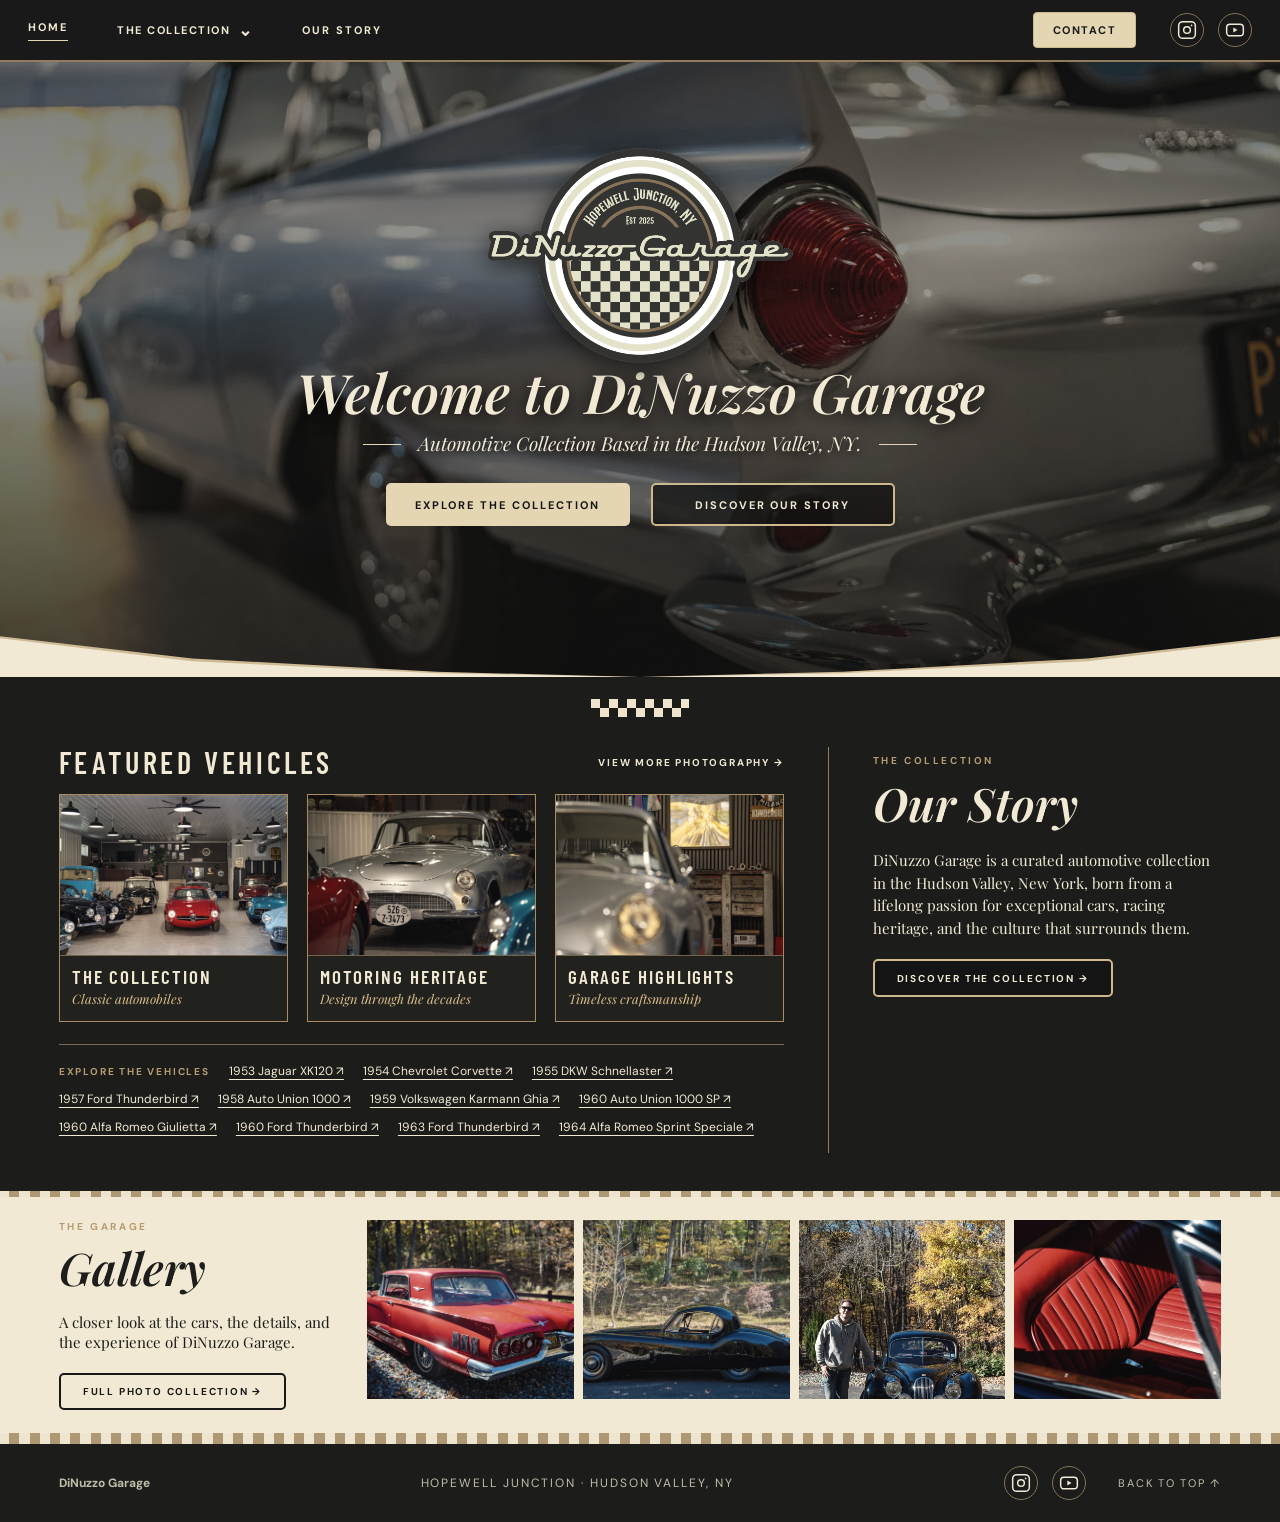
==== commit 72aa1b1e: "Add contact email button and branded favicon" ====
--- a/index.html
+++ b/index.html
@@ -1,5 +1,5 @@
 <!doctype html><html lang="en"><head><meta charset="utf-8"><meta name="viewport" content="width=device-width,initial-scale=1"><meta name="theme-color" content="#1c1d1b"><meta name="description" content="DiNuzzo Garage — a curated automotive collection based in the Hudson Valley, NY."><title>DiNuzzo Garage — Hudson Valley Automotive Collection</title><link rel="preconnect" href="https://fonts.googleapis.com"><link rel="preconnect" href="https://fonts.gstatic.com" crossorigin><link href="https://fonts.googleapis.com/css2?family=Barlow+Condensed:wght@500;600;700&family=DM+Sans:wght@400;500;600;700&family=Playfair+Display:ital,wght@0,500;0,600;1,500;1,600&display=swap" rel="stylesheet"><style>
 :root{--night:#1c1d1b;--night2:#252622;--cream:#f1e9d3;--warm:#e4d5b3;--bronze:#b69b70;--muted:#d0c7ad}*{box-sizing:border-box}html{scroll-behavior:smooth}body{margin:0;background:var(--night);color:var(--cream);font-family:'DM Sans',sans-serif}a{text-decoration:none;color:inherit}button,a{ -webkit-tap-highlight-color:transparent}a:focus-visible{outline:2px solid var(--warm);outline-offset:4px}.navwrap{position:relative;z-index:3;height:62px;background:#181918;display:flex;align-items:center;justify-content:space-between;border-bottom:2px solid #917c5e;padding:0 max(28px,calc((100vw - 1450px)/2))}.navgroup{display:flex;align-items:center;gap:clamp(16px,3.8vw,61px)}.navgroup a{font-size:11px;font-weight:700;letter-spacing:.19em;text-transform:uppercase;white-space:nowrap}.navgroup a:hover{color:var(--bronze)}.navgroup a:first-child{border-bottom:1px solid var(--warm);padding-bottom:6px}.mobilebrand{display:none;font-family:'Playfair Display',serif;font-size:23px;font-style:italic}.hero{min-height:590px;position:relative;isolation:isolate;display:flex;flex-direction:column;align-items:center;justify-content:center;text-align:center;overflow:hidden;padding:104px 24px 116px}.hero:before{content:'';position:absolute;inset:0;z-index:-2;background:url('assets/DSC05730.webp') center 54%/cover no-repeat;filter:sepia(.19) saturate(.77)}.hero:after{content:'';position:absolute;inset:0;z-index:-1;background:linear-gradient(180deg,#0f100f8a 0%,#0f100f70 38%,#0f100fca 100%)}.logowrap{width:clamp(220px,24vw,340px);margin:-54px auto -4px;filter:drop-shadow(0 5px 13px #000a)}.logowrap img{width:100%;display:block}.hero h1{font-family:'Playfair Display',serif;font-style:italic;font-weight:600;font-size:clamp(39px,4.25vw,74px);line-height:1.1;margin:2px 0 9px;text-shadow:0 3px 18px #000}.subtitle{font-family:'Playfair Display',serif;font-style:italic;font-size:clamp(17px,1.5vw,25px);margin:0 0 27px;text-shadow:0 2px 8px #000}.subtitle:before,.subtitle:after{content:'';display:inline-block;width:38px;border-top:1px solid var(--warm);margin:0 17px 6px}.buttons{display:flex;justify-content:center;gap:21px;flex-wrap:wrap}.btn{display:inline-flex;align-items:center;justify-content:center;min-width:244px;min-height:43px;padding:10px 22px;border-radius:5px;border:2px solid #cdb78c;font-size:11px;font-weight:700;text-transform:uppercase;letter-spacing:.18em;transition:transform .2s,background .2s}.btn:hover{transform:translateY(-2px)}.btn.filled{background:var(--warm);border-color:var(--warm);color:#151615}.btn.line{background:#111b;color:var(--cream)}.curved{position:absolute;bottom:0;left:-3%;width:106%;height:58px;background:#ceb995;clip-path:polygon(0 22%,17% 68%,35% 91%,50% 100%,65% 91%,83% 68%,100% 22%,100% 100%,0 100%)}.curved:after{content:'';position:absolute;inset:10px 0 0;background:var(--cream);clip-path:polygon(0 10%,17% 67%,35% 92%,50% 100%,65% 92%,83% 67%,100% 10%,100% 100%,0 100%)}.mini-check{width:98px;height:18px;margin:-11px auto 24px;position:relative;z-index:1;background:conic-gradient(#1c1d1b 25%,#eee4cb 0 50%,#1c1d1b 0 75%,#eee4cb 0) 0 0/18px 18px;border:6px solid var(--night);box-sizing:content-box}.content{max-width:1550px;margin:auto;padding:0 clamp(22px,4.6vw,76px)}.showcase{background:var(--night);padding:27px 0 38px}.showcase-grid{display:grid;grid-template-columns:minmax(0,1.75fr) minmax(270px,.95fr);gap:44px}.sectionhead{display:flex;align-items:center;justify-content:space-between;margin:0 0 17px;gap:12px}.kicker{color:var(--bronze);font-size:10px;text-transform:uppercase;font-weight:700;letter-spacing:.26em}.display-title{font-family:'Barlow Condensed',sans-serif;font-size:30px;letter-spacing:.12em;text-transform:uppercase;font-weight:600;margin:0;line-height:1}.more{font-size:10px;text-transform:uppercase;letter-spacing:.18em;font-weight:700;white-space:nowrap}.vehicle-grid{display:grid;grid-template-columns:repeat(3,minmax(0,1fr));gap:19px}.vehicle{display:block;border:1px solid #a68c60;overflow:hidden;background:#21221e}.vehicle img{width:100%;height:160px;object-fit:cover;display:block;filter:saturate(.78) sepia(.13);transition:transform .4s}.vehicle:hover img{transform:scale(1.05)}.vehicle-caption{padding:9px 12px 12px;border-top:1px solid #74634b}.vehicle-caption strong{font-family:'Barlow Condensed',sans-serif;font-weight:600;font-size:19px;letter-spacing:.1em;text-transform:uppercase;display:block}.vehicle-caption em{font-family:'Playfair Display',serif;font-style:italic;font-size:13px;color:#dbbc8c}.story{border-left:1px solid #947d59;padding:7px 0 5px 44px;position:relative;min-width:0}.story:after{content:'';position:absolute;inset:-5px -30px -25px 47%;z-index:-1;background:url('assets/DSC05734.webp') center/cover;opacity:.18;filter:grayscale(1)}.story h2,.gallery h2{font-family:'Playfair Display',serif;font-size:46px;font-weight:600;font-style:italic;margin:5px 0 12px}.story p{font-family:'Playfair Display',serif;line-height:1.5;font-size:15px;max-width:340px;margin-bottom:20px}.story .btn{min-width:0;font-size:10px;min-height:38px}.gallery{background:var(--cream);color:#1d1d1b;border-top:6px solid #b7a17a;border-bottom:11px solid transparent;border-image:repeating-linear-gradient(90deg,#ae9873 0 10px,#eee5d1 10px 20px) 11}.gallery-inner{max-width:1550px;margin:auto;display:grid;grid-template-columns:280px 1fr;gap:28px;padding:23px clamp(22px,4.6vw,76px)}.gallery-copy h2{font-size:45px;margin:4px 0 6px}.gallery-copy p{font-family:'Playfair Display',serif;font-size:15px;line-height:1.35}.gallery-copy .btn{min-width:0;min-height:34px;color:#171817;border-color:#171817;font-size:10px;margin-top:5px}.gallery-strip{display:grid;grid-template-columns:repeat(4,minmax(0,1fr));gap:9px}.gallery-strip img{display:block;width:100%;height:179px;object-fit:cover;filter:saturate(.74) sepia(.12);transition:filter .2s}.gallery-strip a:hover img{filter:none}.footer{padding:22px clamp(22px,4.6vw,76px);display:flex;align-items:center;justify-content:space-between;gap:14px;background:var(--night);font-size:12px;color:#c1bda9}.footer span{letter-spacing:.16em}.footer a{font-size:11px;text-transform:uppercase;letter-spacing:.16em}img{max-width:100%}@media(min-width:1100px){.hero{min-height:615px}}@media(max-width:930px){.navwrap{padding:0 20px}.navgroup{gap:15px}.navgroup a{font-size:10px;letter-spacing:.07em}.showcase-grid{grid-template-columns:1fr}.story{border-left:0;border-top:1px solid #967d59;padding:24px 0}.story:after{display:none}.gallery-inner{grid-template-columns:1fr}.gallery-strip img{height:205px}}@media(max-width:600px){.navgroup{display:none}.mobilebrand{display:block}.navwrap{justify-content:center}.hero{min-height:590px;padding:90px 15px 95px}.logowrap{width:280px;margin:-35px auto 0}.hero h1{font-size:42px}.subtitle:before,.subtitle:after{width:13px;margin:0 5px 5px}.buttons{flex-direction:column;gap:10px}.btn{min-width:240px}.showcase{padding-top:12px}.vehicle-grid{grid-template-columns:1fr}.vehicle img{height:225px}.display-title{font-size:27px}.gallery-strip{grid-template-columns:repeat(2,minmax(0,1fr))}.gallery-strip img{height:155px}.gallery-inner{padding-top:30px}.footer{flex-direction:column;text-align:center}}@media(prefers-reduced-motion:reduce){html{scroll-behavior:auto}*{transition:none!important}}
-.header-end,.footer-end{display:flex;align-items:center;gap:clamp(16px,2.5vw,32px)}.social-links{display:flex;align-items:center;gap:14px;flex-shrink:0}.social-icon{display:inline-flex;align-items:center;justify-content:center;width:34px;height:34px;color:var(--cream);border:1px solid #847258;border-radius:50%;transition:color .2s,border-color .2s,background .2s}.social-icon:hover{color:var(--night);background:var(--warm);border-color:var(--warm)}.social-icon svg{display:block;flex:none}.footer .social-icon{color:var(--cream);width:34px;height:34px}.navwrap .social-links{margin-left:2px}@media(max-width:930px){.header-end{gap:14px}.navwrap .social-links{gap:7px}.navwrap .social-icon{width:30px;height:30px}}@media(max-width:600px){.navwrap{justify-content:space-between}.mobilebrand{font-size:21px}.header-end{margin-left:auto}.navwrap .social-links{gap:8px}.navwrap .social-icon{width:34px;height:34px}.footer-end{flex-direction:column;gap:18px}.footer .social-links{gap:18px}}.hero:before{z-index:-3}.hero-video{position:absolute;inset:0;z-index:-2;overflow:hidden;pointer-events:none}.hero-video iframe{position:absolute;top:50%;left:50%;width:100vw;height:56.25vw;min-width:177.78vh;min-height:100vh;transform:translate(-50%,-50%);border:0;pointer-events:none}@media(prefers-reduced-motion:reduce){.hero-video{display:none}}.collection-pages{display:flex;flex-wrap:wrap;align-items:center;gap:12px 19px;margin-top:22px;padding:18px 0;border-top:1px solid #78694f}.collection-pages span{font-size:10px;text-transform:uppercase;letter-spacing:.18em;color:#b69b70;font-weight:700}.collection-pages a{font-size:12px;color:#f1e9d3;text-decoration:underline;text-underline-offset:4px}.collection-pages a:hover{color:#b69b70}.collection-dropdown{position:relative;z-index:60;flex-shrink:0}.collection-dropdown summary{display:flex;align-items:center;gap:7px;cursor:pointer;list-style:none;font-size:11px;font-weight:700;letter-spacing:.14em;text-transform:uppercase;white-space:nowrap;user-select:none;color:var(--cream)}.collection-dropdown summary::-webkit-details-marker{display:none}.collection-dropdown summary:focus-visible{outline:2px solid var(--warm);outline-offset:5px}.collection-dropdown summary:hover,.collection-dropdown[open]>summary{color:var(--bronze)}.menu-chevron{font-size:17px;line-height:9px;transition:transform .2s}.collection-dropdown[open] .menu-chevron{transform:rotate(180deg)}.collection-panel{position:absolute;top:100%;left:-35px;width:min(620px,calc(100vw - 30px));max-height:min(76vh,700px);overflow:auto;background:#20211e;border:1px solid #b69b70;box-shadow:0 24px 54px #000a;text-align:left;padding:22px 25px 24px;z-index:100;display:none}.collection-dropdown[open]>.collection-panel{display:block}@media(hover:hover) and (pointer:fine){.collection-dropdown:hover>.collection-panel{display:block}.collection-dropdown:hover>summary{color:var(--bronze)}}.collection-panel-head{display:grid;gap:6px;padding:0 0 18px;border-bottom:1px solid #6b5d45}.collection-kicker{font-size:10px;letter-spacing:.2em;color:var(--bronze);font-weight:700}.collection-panel-head strong{font:italic 30px 'Playfair Display',serif;color:var(--cream)}.collection-panel-head>a{font-size:10px!important;font-weight:600;letter-spacing:.1em;text-transform:uppercase;color:var(--warm);text-decoration:underline;text-underline-offset:4px}.collection-menu-grid{display:grid;grid-template-columns:1fr 1fr;gap:3px 16px;padding-top:16px}.collection-menu-grid .collection-menu-item{display:grid;grid-template-columns:42px minmax(0,1fr) 14px;gap:7px;align-items:center;padding:12px 6px!important;border:0!important;border-bottom:1px solid #ffffff18!important;white-space:normal!important;letter-spacing:0!important;text-transform:none!important;text-decoration:none!important;color:var(--cream)}.collection-menu-item:hover,.collection-menu-item:focus-visible{background:#b69b7025!important;color:var(--warm)!important}.menu-year{font:600 12px 'DM Sans',sans-serif;color:var(--bronze)}.collection-menu-item strong{font:600 15px 'Barlow Condensed',sans-serif;letter-spacing:.045em}.menu-arrow{color:var(--bronze)}.mobile-collection{display:none}@media(max-width:700px){.collection-panel{left:50%;transform:translateX(-50%);width:min(94vw,500px);padding:18px 14px}.collection-menu-grid{grid-template-columns:1fr}.collection-menu-item{padding:10px 5px!important}.collection-panel-head strong{font-size:26px}}@media(max-width:600px){.mobile-collection{display:block;position:absolute;right:12px;top:23px}.mobile-collection .collection-panel{left:auto;right:-6px;transform:none}.mobile-collection summary{font-size:10px;letter-spacing:.04em}.navwrap{position:relative;z-index:50}}</style><link rel="preload" as="image" href="assets/DSC05730.webp" fetchpriority="high"></head><body>
-<header class="navwrap"><nav class="navgroup" aria-label="Primary"><a href="#home">Home</a><details class="collection-dropdown"><summary>THE COLLECTION <span class="menu-chevron" aria-hidden="true">⌄</span></summary><div class="collection-panel"><div class="collection-panel-head"><strong>Explore the Collection</strong></div><div class="collection-menu-grid"><a class="collection-menu-item" href="/1953-jaguar-xk120"><span class="menu-year">1953</span><strong>Jaguar XK120</strong><span class="menu-arrow" aria-hidden="true">↗</span></a><a class="collection-menu-item" href="/1954-chevrolet-corvette"><span class="menu-year">1954</span><strong>Chevrolet Corvette</strong><span class="menu-arrow" aria-hidden="true">↗</span></a><a class="collection-menu-item" href="/1955-dkw-schnellaster"><span class="menu-year">1955</span><strong>DKW Schnellaster</strong><span class="menu-arrow" aria-hidden="true">↗</span></a><a class="collection-menu-item" href="/1957-ford-thunderbird"><span class="menu-year">1957</span><strong>Ford Thunderbird</strong><span class="menu-arrow" aria-hidden="true">↗</span></a><a class="collection-menu-item" href="/1958-auto-union-1000"><span class="menu-year">1958</span><strong>Auto Union 1000</strong><span class="menu-arrow" aria-hidden="true">↗</span></a><a class="collection-menu-item" href="/1959-volkswagen-karmann-ghia"><span class="menu-year">1959</span><strong>Volkswagen Karmann Ghia</strong><span class="menu-arrow" aria-hidden="true">↗</span></a><a class="collection-menu-item" href="/1960-auto-union-1000-sp"><span class="menu-year">1960</span><strong>Auto Union 1000 SP</strong><span class="menu-arrow" aria-hidden="true">↗</span></a><a class="collection-menu-item" href="/1960-alfa-romeo-giulietta"><span class="menu-year">1960</span><strong>Alfa Romeo Giulietta</strong><span class="menu-arrow" aria-hidden="true">↗</span></a><a class="collection-menu-item" href="/1960-ford-thunderbird"><span class="menu-year">1960</span><strong>Ford Thunderbird</strong><span class="menu-arrow" aria-hidden="true">↗</span></a><a class="collection-menu-item" href="/1963-ford-thunderbird"><span class="menu-year">1963</span><strong>Ford Thunderbird</strong><span class="menu-arrow" aria-hidden="true">↗</span></a><a class="collection-menu-item" href="/1964-alfa-romeo-sprint-speciale"><span class="menu-year">1964</span><strong>Alfa Romeo Sprint Speciale</strong><span class="menu-arrow" aria-hidden="true">↗</span></a></div></div></details><a href="#story">Our Story</a></nav><a class="mobilebrand" href="#home">DiNuzzo Garage</a><div class="mobile-collection"><details class="collection-dropdown"><summary>THE COLLECTION <span class="menu-chevron" aria-hidden="true">⌄</span></summary><div class="collection-panel"><div class="collection-panel-head"><strong>Explore the Collection</strong></div><div class="collection-menu-grid"><a class="collection-menu-item" href="/1953-jaguar-xk120"><span class="menu-year">1953</span><strong>Jaguar XK120</strong><span class="menu-arrow" aria-hidden="true">↗</span></a><a class="collection-menu-item" href="/1954-chevrolet-corvette"><span class="menu-year">1954</span><strong>Chevrolet Corvette</strong><span class="menu-arrow" aria-hidden="true">↗</span></a><a class="collection-menu-item" href="/1955-dkw-schnellaster"><span class="menu-year">1955</span><strong>DKW Schnellaster</strong><span class="menu-arrow" aria-hidden="true">↗</span></a><a class="collection-menu-item" href="/1957-ford-thunderbird"><span class="menu-year">1957</span><strong>Ford Thunderbird</strong><span class="menu-arrow" aria-hidden="true">↗</span></a><a class="collection-menu-item" href="/1958-auto-union-1000"><span class="menu-year">1958</span><strong>Auto Union 1000</strong><span class="menu-arrow" aria-hidden="true">↗</span></a><a class="collection-menu-item" href="/1959-volkswagen-karmann-ghia"><span class="menu-year">1959</span><strong>Volkswagen Karmann Ghia</strong><span class="menu-arrow" aria-hidden="true">↗</span></a><a class="collection-menu-item" href="/1960-auto-union-1000-sp"><span class="menu-year">1960</span><strong>Auto Union 1000 SP</strong><span class="menu-arrow" aria-hidden="true">↗</span></a><a class="collection-menu-item" href="/1960-alfa-romeo-giulietta"><span class="menu-year">1960</span><strong>Alfa Romeo Giulietta</strong><span class="menu-arrow" aria-hidden="true">↗</span></a><a class="collection-menu-item" href="/1960-ford-thunderbird"><span class="menu-year">1960</span><strong>Ford Thunderbird</strong><span class="menu-arrow" aria-hidden="true">↗</span></a><a class="collection-menu-item" href="/1963-ford-thunderbird"><span class="menu-year">1963</span><strong>Ford Thunderbird</strong><span class="menu-arrow" aria-hidden="true">↗</span></a><a class="collection-menu-item" href="/1964-alfa-romeo-sprint-speciale"><span class="menu-year">1964</span><strong>Alfa Romeo Sprint Speciale</strong><span class="menu-arrow" aria-hidden="true">↗</span></a></div></div></details></div><div class="header-end"><nav class="navgroup" aria-label="Explore"><a href="#footer">Contact</a></nav><div class="social-links" aria-label="Social media"><a class="social-icon" href="https://www.instagram.com/dinuzzogarage" target="_blank" rel="noopener noreferrer" aria-label="DiNuzzo Garage on Instagram" title="Instagram"><svg xmlns="http://www.w3.org/2000/svg" width="20" height="20" viewBox="0 0 24 24" fill="none" stroke="currentColor" stroke-width="1.8" stroke-linecap="round" stroke-linejoin="round" aria-hidden="true"><rect x="2" y="2" width="20" height="20" rx="5"/><circle cx="12" cy="12" r="4"/><circle cx="17.5" cy="6.5" r="1" fill="currentColor" stroke="none"/></svg></a><a class="social-icon" href="https://www.youtube.com/@DiNuzzoGarage" target="_blank" rel="noopener noreferrer" aria-label="DiNuzzo Garage on YouTube" title="YouTube"><svg xmlns="http://www.w3.org/2000/svg" width="22" height="20" viewBox="0 0 24 24" fill="none" stroke="currentColor" stroke-width="1.8" stroke-linecap="round" stroke-linejoin="round" aria-hidden="true"><rect x="2" y="5" width="20" height="14" rx="4"/><path d="m10 9 5 3-5 3z" fill="currentColor" stroke="none"/></svg></a></div></div></header>
+.header-end,.footer-end{display:flex;align-items:center;gap:clamp(16px,2.5vw,32px)}.social-links{display:flex;align-items:center;gap:14px;flex-shrink:0}.social-icon{display:inline-flex;align-items:center;justify-content:center;width:34px;height:34px;color:var(--cream);border:1px solid #847258;border-radius:50%;transition:color .2s,border-color .2s,background .2s}.social-icon:hover{color:var(--night);background:var(--warm);border-color:var(--warm)}.social-icon svg{display:block;flex:none}.footer .social-icon{color:var(--cream);width:34px;height:34px}.navwrap .social-links{margin-left:2px}@media(max-width:930px){.header-end{gap:14px}.navwrap .social-links{gap:7px}.navwrap .social-icon{width:30px;height:30px}}@media(max-width:600px){.navwrap{justify-content:space-between}.mobilebrand{font-size:21px}.header-end{margin-left:auto}.navwrap .social-links{gap:8px}.navwrap .social-icon{width:34px;height:34px}.footer-end{flex-direction:column;gap:18px}.footer .social-links{gap:18px}}.hero:before{z-index:-3}.hero-video{position:absolute;inset:0;z-index:-2;overflow:hidden;pointer-events:none}.hero-video iframe{position:absolute;top:50%;left:50%;width:100vw;height:56.25vw;min-width:177.78vh;min-height:100vh;transform:translate(-50%,-50%);border:0;pointer-events:none}@media(prefers-reduced-motion:reduce){.hero-video{display:none}}.collection-pages{display:flex;flex-wrap:wrap;align-items:center;gap:12px 19px;margin-top:22px;padding:18px 0;border-top:1px solid #78694f}.collection-pages span{font-size:10px;text-transform:uppercase;letter-spacing:.18em;color:#b69b70;font-weight:700}.collection-pages a{font-size:12px;color:#f1e9d3;text-decoration:underline;text-underline-offset:4px}.collection-pages a:hover{color:#b69b70}.collection-dropdown{position:relative;z-index:60;flex-shrink:0}.collection-dropdown summary{display:flex;align-items:center;gap:7px;cursor:pointer;list-style:none;font-size:11px;font-weight:700;letter-spacing:.14em;text-transform:uppercase;white-space:nowrap;user-select:none;color:var(--cream)}.collection-dropdown summary::-webkit-details-marker{display:none}.collection-dropdown summary:focus-visible{outline:2px solid var(--warm);outline-offset:5px}.collection-dropdown summary:hover,.collection-dropdown[open]>summary{color:var(--bronze)}.menu-chevron{font-size:17px;line-height:9px;transition:transform .2s}.collection-dropdown[open] .menu-chevron{transform:rotate(180deg)}.collection-panel{position:absolute;top:100%;left:-35px;width:min(620px,calc(100vw - 30px));max-height:min(76vh,700px);overflow:auto;background:#20211e;border:1px solid #b69b70;box-shadow:0 24px 54px #000a;text-align:left;padding:22px 25px 24px;z-index:100;display:none}.collection-dropdown[open]>.collection-panel{display:block}@media(hover:hover) and (pointer:fine){.collection-dropdown:hover>.collection-panel{display:block}.collection-dropdown:hover>summary{color:var(--bronze)}}.collection-panel-head{display:grid;gap:6px;padding:0 0 18px;border-bottom:1px solid #6b5d45}.collection-kicker{font-size:10px;letter-spacing:.2em;color:var(--bronze);font-weight:700}.collection-panel-head strong{font:italic 30px 'Playfair Display',serif;color:var(--cream)}.collection-panel-head>a{font-size:10px!important;font-weight:600;letter-spacing:.1em;text-transform:uppercase;color:var(--warm);text-decoration:underline;text-underline-offset:4px}.collection-menu-grid{display:grid;grid-template-columns:1fr 1fr;gap:3px 16px;padding-top:16px}.collection-menu-grid .collection-menu-item{display:grid;grid-template-columns:42px minmax(0,1fr) 14px;gap:7px;align-items:center;padding:12px 6px!important;border:0!important;border-bottom:1px solid #ffffff18!important;white-space:normal!important;letter-spacing:0!important;text-transform:none!important;text-decoration:none!important;color:var(--cream)}.collection-menu-item:hover,.collection-menu-item:focus-visible{background:#b69b7025!important;color:var(--warm)!important}.menu-year{font:600 12px 'DM Sans',sans-serif;color:var(--bronze)}.collection-menu-item strong{font:600 15px 'Barlow Condensed',sans-serif;letter-spacing:.045em}.menu-arrow{color:var(--bronze)}.mobile-collection{display:none}@media(max-width:700px){.collection-panel{left:50%;transform:translateX(-50%);width:min(94vw,500px);padding:18px 14px}.collection-menu-grid{grid-template-columns:1fr}.collection-menu-item{padding:10px 5px!important}.collection-panel-head strong{font-size:26px}}@media(max-width:600px){.mobile-collection{display:block;position:absolute;right:12px;top:23px}.mobile-collection .collection-panel{left:auto;right:-6px;transform:none}.mobile-collection summary{font-size:10px;letter-spacing:.04em}.navwrap{position:relative;z-index:50}}.contact-nav-button{display:inline-flex!important;align-items:center;justify-content:center;padding:10px 19px!important;min-height:36px;border:1px solid #cdb78c!important;border-radius:4px;background:#e4d5b3!important;color:#181918!important;font-family:'DM Sans',sans-serif;font-size:11px!important;line-height:1;letter-spacing:.13em!important;font-weight:700!important;text-transform:uppercase;white-space:nowrap;transition:background .2s,transform .2s}.contact-nav-button:hover{background:#f1e9d3!important;color:#181918!important;transform:translateY(-1px)}.contact-nav-button:focus-visible{outline:2px solid #f1e9d3;outline-offset:3px}</style><link rel="preload" as="image" href="assets/DSC05730.webp" fetchpriority="high"><link rel="icon" type="image/svg+xml" href="/favicon.svg"></head><body>
+<header class="navwrap"><nav class="navgroup" aria-label="Primary"><a href="#home">Home</a><details class="collection-dropdown"><summary>THE COLLECTION <span class="menu-chevron" aria-hidden="true">⌄</span></summary><div class="collection-panel"><div class="collection-panel-head"><strong>Explore the Collection</strong></div><div class="collection-menu-grid"><a class="collection-menu-item" href="/1953-jaguar-xk120"><span class="menu-year">1953</span><strong>Jaguar XK120</strong><span class="menu-arrow" aria-hidden="true">↗</span></a><a class="collection-menu-item" href="/1954-chevrolet-corvette"><span class="menu-year">1954</span><strong>Chevrolet Corvette</strong><span class="menu-arrow" aria-hidden="true">↗</span></a><a class="collection-menu-item" href="/1955-dkw-schnellaster"><span class="menu-year">1955</span><strong>DKW Schnellaster</strong><span class="menu-arrow" aria-hidden="true">↗</span></a><a class="collection-menu-item" href="/1957-ford-thunderbird"><span class="menu-year">1957</span><strong>Ford Thunderbird</strong><span class="menu-arrow" aria-hidden="true">↗</span></a><a class="collection-menu-item" href="/1958-auto-union-1000"><span class="menu-year">1958</span><strong>Auto Union 1000</strong><span class="menu-arrow" aria-hidden="true">↗</span></a><a class="collection-menu-item" href="/1959-volkswagen-karmann-ghia"><span class="menu-year">1959</span><strong>Volkswagen Karmann Ghia</strong><span class="menu-arrow" aria-hidden="true">↗</span></a><a class="collection-menu-item" href="/1960-auto-union-1000-sp"><span class="menu-year">1960</span><strong>Auto Union 1000 SP</strong><span class="menu-arrow" aria-hidden="true">↗</span></a><a class="collection-menu-item" href="/1960-alfa-romeo-giulietta"><span class="menu-year">1960</span><strong>Alfa Romeo Giulietta</strong><span class="menu-arrow" aria-hidden="true">↗</span></a><a class="collection-menu-item" href="/1960-ford-thunderbird"><span class="menu-year">1960</span><strong>Ford Thunderbird</strong><span class="menu-arrow" aria-hidden="true">↗</span></a><a class="collection-menu-item" href="/1963-ford-thunderbird"><span class="menu-year">1963</span><strong>Ford Thunderbird</strong><span class="menu-arrow" aria-hidden="true">↗</span></a><a class="collection-menu-item" href="/1964-alfa-romeo-sprint-speciale"><span class="menu-year">1964</span><strong>Alfa Romeo Sprint Speciale</strong><span class="menu-arrow" aria-hidden="true">↗</span></a></div></div></details><a href="#story">Our Story</a></nav><a class="mobilebrand" href="#home">DiNuzzo Garage</a><div class="mobile-collection"><details class="collection-dropdown"><summary>THE COLLECTION <span class="menu-chevron" aria-hidden="true">⌄</span></summary><div class="collection-panel"><div class="collection-panel-head"><strong>Explore the Collection</strong></div><div class="collection-menu-grid"><a class="collection-menu-item" href="/1953-jaguar-xk120"><span class="menu-year">1953</span><strong>Jaguar XK120</strong><span class="menu-arrow" aria-hidden="true">↗</span></a><a class="collection-menu-item" href="/1954-chevrolet-corvette"><span class="menu-year">1954</span><strong>Chevrolet Corvette</strong><span class="menu-arrow" aria-hidden="true">↗</span></a><a class="collection-menu-item" href="/1955-dkw-schnellaster"><span class="menu-year">1955</span><strong>DKW Schnellaster</strong><span class="menu-arrow" aria-hidden="true">↗</span></a><a class="collection-menu-item" href="/1957-ford-thunderbird"><span class="menu-year">1957</span><strong>Ford Thunderbird</strong><span class="menu-arrow" aria-hidden="true">↗</span></a><a class="collection-menu-item" href="/1958-auto-union-1000"><span class="menu-year">1958</span><strong>Auto Union 1000</strong><span class="menu-arrow" aria-hidden="true">↗</span></a><a class="collection-menu-item" href="/1959-volkswagen-karmann-ghia"><span class="menu-year">1959</span><strong>Volkswagen Karmann Ghia</strong><span class="menu-arrow" aria-hidden="true">↗</span></a><a class="collection-menu-item" href="/1960-auto-union-1000-sp"><span class="menu-year">1960</span><strong>Auto Union 1000 SP</strong><span class="menu-arrow" aria-hidden="true">↗</span></a><a class="collection-menu-item" href="/1960-alfa-romeo-giulietta"><span class="menu-year">1960</span><strong>Alfa Romeo Giulietta</strong><span class="menu-arrow" aria-hidden="true">↗</span></a><a class="collection-menu-item" href="/1960-ford-thunderbird"><span class="menu-year">1960</span><strong>Ford Thunderbird</strong><span class="menu-arrow" aria-hidden="true">↗</span></a><a class="collection-menu-item" href="/1963-ford-thunderbird"><span class="menu-year">1963</span><strong>Ford Thunderbird</strong><span class="menu-arrow" aria-hidden="true">↗</span></a><a class="collection-menu-item" href="/1964-alfa-romeo-sprint-speciale"><span class="menu-year">1964</span><strong>Alfa Romeo Sprint Speciale</strong><span class="menu-arrow" aria-hidden="true">↗</span></a></div></div></details></div><div class="header-end"><nav class="navgroup" aria-label="Explore"><a class="contact-nav-button" href="mailto:rkdinuzzo@gmail.com">Contact</a></nav><div class="social-links" aria-label="Social media"><a class="social-icon" href="https://www.instagram.com/dinuzzogarage" target="_blank" rel="noopener noreferrer" aria-label="DiNuzzo Garage on Instagram" title="Instagram"><svg xmlns="http://www.w3.org/2000/svg" width="20" height="20" viewBox="0 0 24 24" fill="none" stroke="currentColor" stroke-width="1.8" stroke-linecap="round" stroke-linejoin="round" aria-hidden="true"><rect x="2" y="2" width="20" height="20" rx="5"/><circle cx="12" cy="12" r="4"/><circle cx="17.5" cy="6.5" r="1" fill="currentColor" stroke="none"/></svg></a><a class="social-icon" href="https://www.youtube.com/@DiNuzzoGarage" target="_blank" rel="noopener noreferrer" aria-label="DiNuzzo Garage on YouTube" title="YouTube"><svg xmlns="http://www.w3.org/2000/svg" width="22" height="20" viewBox="0 0 24 24" fill="none" stroke="currentColor" stroke-width="1.8" stroke-linecap="round" stroke-linejoin="round" aria-hidden="true"><rect x="2" y="5" width="20" height="14" rx="4"/><path d="m10 9 5 3-5 3z" fill="currentColor" stroke="none"/></svg></a></div></div></header>
 <main><section class="hero" id="home"><div class="hero-video" aria-hidden="true"><iframe src="https://www.youtube-nocookie.com/embed/vemUMNwLACA?autoplay=1&amp;mute=1&amp;controls=0&amp;loop=1&amp;playlist=vemUMNwLACA&amp;playsinline=1&amp;rel=0" title="DiNuzzo Garage collection overview video" tabindex="-1" loading="eager" allow="autoplay; encrypted-media; picture-in-picture" referrerpolicy="strict-origin-when-cross-origin"></iframe></div><div class="logowrap"><img src="[data-uri]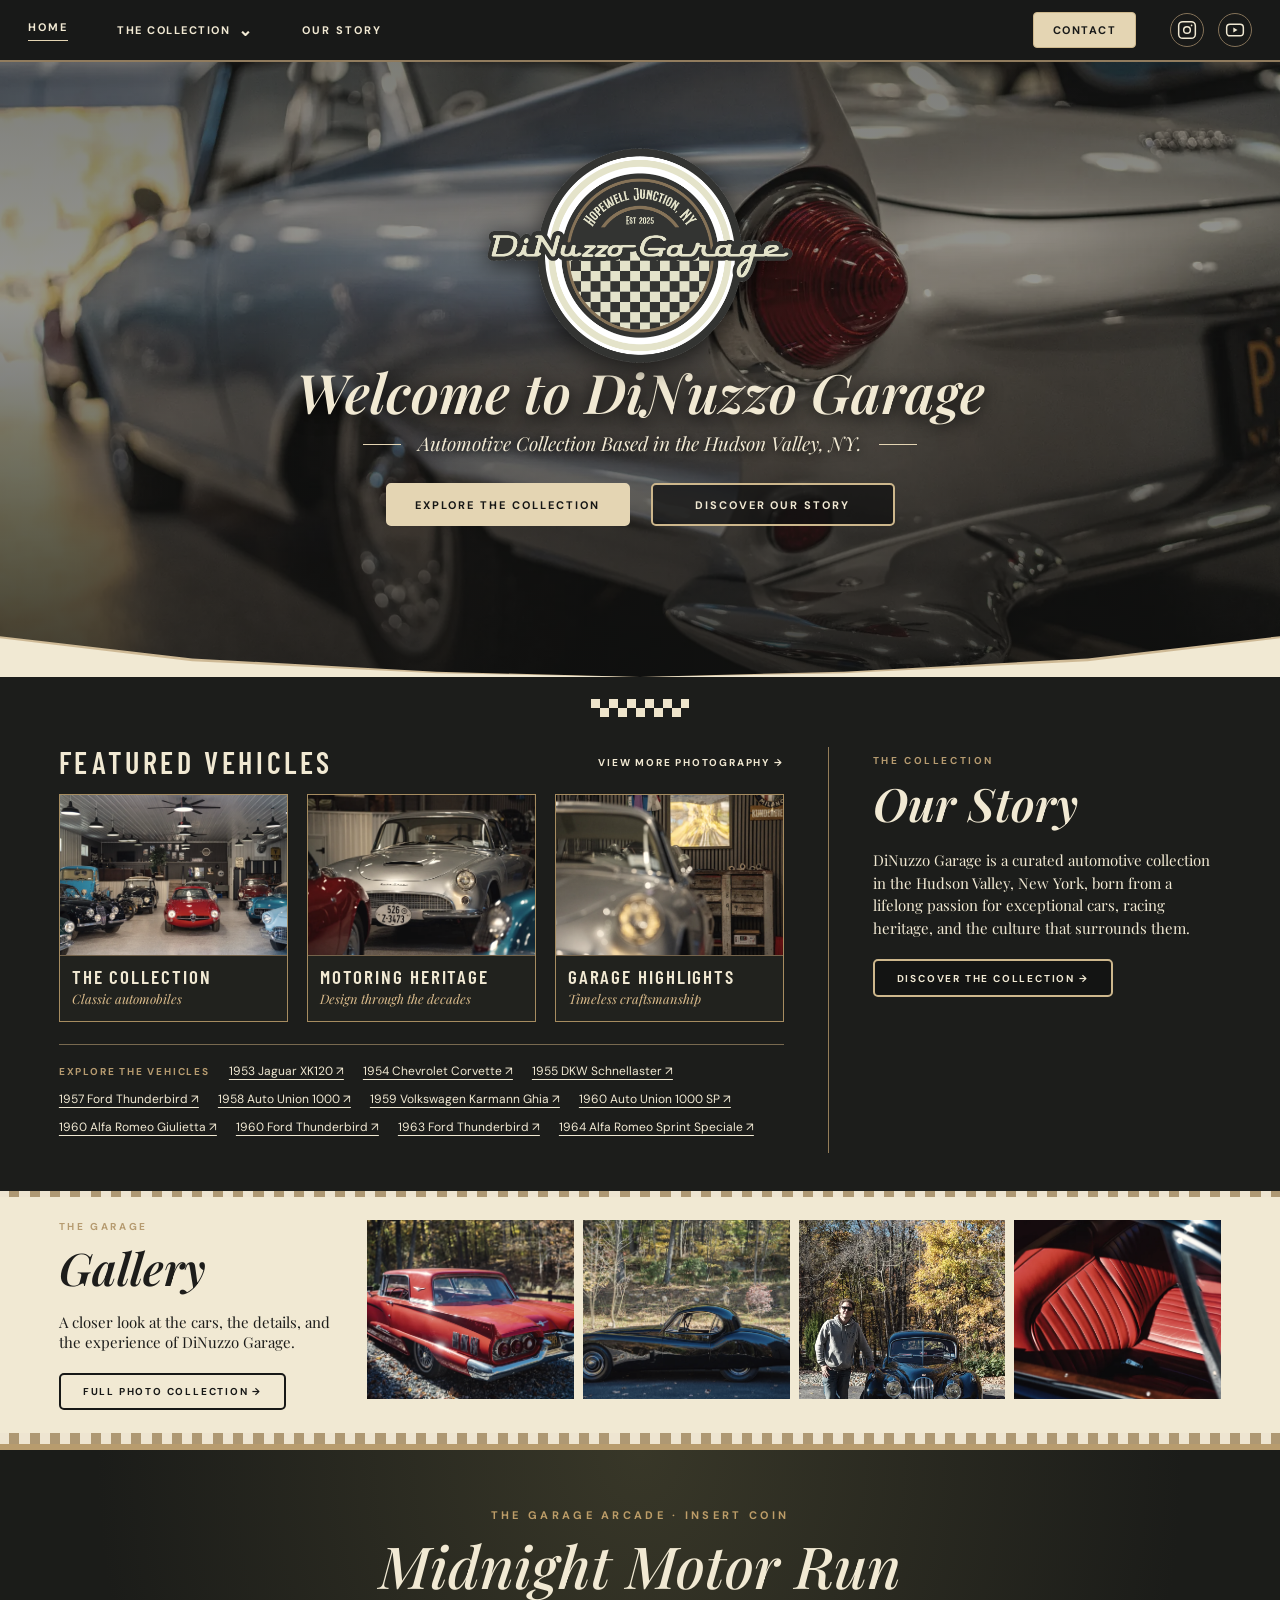
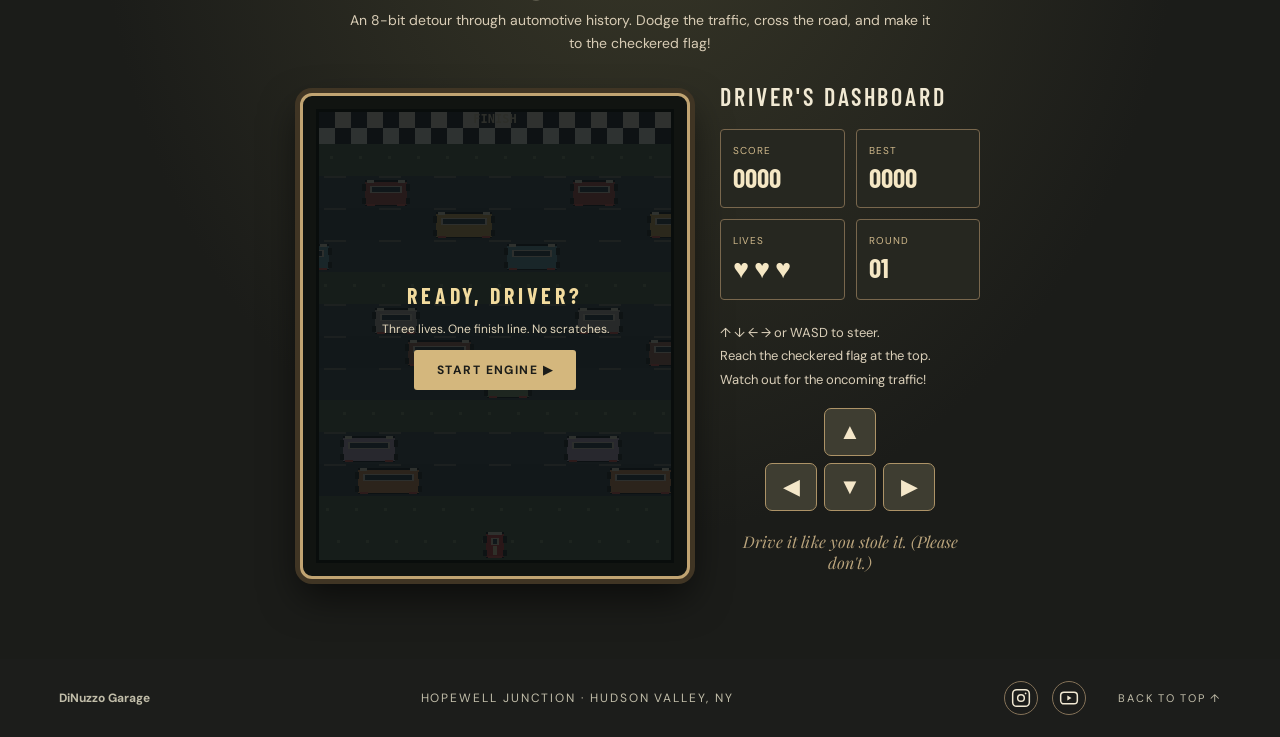
==== commit fac4ed17: "Add playable 8-bit racing game to homepage footer" ====
--- a/index.html
+++ b/index.html
@@ -1,5 +1,5 @@
 <!doctype html><html lang="en"><head><meta charset="utf-8"><meta name="viewport" content="width=device-width,initial-scale=1"><meta name="theme-color" content="#1c1d1b"><meta name="description" content="DiNuzzo Garage — a curated automotive collection based in the Hudson Valley, NY."><title>DiNuzzo Garage — Hudson Valley Automotive Collection</title><link rel="preconnect" href="https://fonts.googleapis.com"><link rel="preconnect" href="https://fonts.gstatic.com" crossorigin><link href="https://fonts.googleapis.com/css2?family=Barlow+Condensed:wght@500;600;700&family=DM+Sans:wght@400;500;600;700&family=Playfair+Display:ital,wght@0,500;0,600;1,500;1,600&display=swap" rel="stylesheet"><style>
 :root{--night:#1c1d1b;--night2:#252622;--cream:#f1e9d3;--warm:#e4d5b3;--bronze:#b69b70;--muted:#d0c7ad}*{box-sizing:border-box}html{scroll-behavior:smooth}body{margin:0;background:var(--night);color:var(--cream);font-family:'DM Sans',sans-serif}a{text-decoration:none;color:inherit}button,a{ -webkit-tap-highlight-color:transparent}a:focus-visible{outline:2px solid var(--warm);outline-offset:4px}.navwrap{position:relative;z-index:3;height:62px;background:#181918;display:flex;align-items:center;justify-content:space-between;border-bottom:2px solid #917c5e;padding:0 max(28px,calc((100vw - 1450px)/2))}.navgroup{display:flex;align-items:center;gap:clamp(16px,3.8vw,61px)}.navgroup a{font-size:11px;font-weight:700;letter-spacing:.19em;text-transform:uppercase;white-space:nowrap}.navgroup a:hover{color:var(--bronze)}.navgroup a:first-child{border-bottom:1px solid var(--warm);padding-bottom:6px}.mobilebrand{display:none;font-family:'Playfair Display',serif;font-size:23px;font-style:italic}.hero{min-height:590px;position:relative;isolation:isolate;display:flex;flex-direction:column;align-items:center;justify-content:center;text-align:center;overflow:hidden;padding:104px 24px 116px}.hero:before{content:'';position:absolute;inset:0;z-index:-2;background:url('assets/DSC05730.webp') center 54%/cover no-repeat;filter:sepia(.19) saturate(.77)}.hero:after{content:'';position:absolute;inset:0;z-index:-1;background:linear-gradient(180deg,#0f100f8a 0%,#0f100f70 38%,#0f100fca 100%)}.logowrap{width:clamp(220px,24vw,340px);margin:-54px auto -4px;filter:drop-shadow(0 5px 13px #000a)}.logowrap img{width:100%;display:block}.hero h1{font-family:'Playfair Display',serif;font-style:italic;font-weight:600;font-size:clamp(39px,4.25vw,74px);line-height:1.1;margin:2px 0 9px;text-shadow:0 3px 18px #000}.subtitle{font-family:'Playfair Display',serif;font-style:italic;font-size:clamp(17px,1.5vw,25px);margin:0 0 27px;text-shadow:0 2px 8px #000}.subtitle:before,.subtitle:after{content:'';display:inline-block;width:38px;border-top:1px solid var(--warm);margin:0 17px 6px}.buttons{display:flex;justify-content:center;gap:21px;flex-wrap:wrap}.btn{display:inline-flex;align-items:center;justify-content:center;min-width:244px;min-height:43px;padding:10px 22px;border-radius:5px;border:2px solid #cdb78c;font-size:11px;font-weight:700;text-transform:uppercase;letter-spacing:.18em;transition:transform .2s,background .2s}.btn:hover{transform:translateY(-2px)}.btn.filled{background:var(--warm);border-color:var(--warm);color:#151615}.btn.line{background:#111b;color:var(--cream)}.curved{position:absolute;bottom:0;left:-3%;width:106%;height:58px;background:#ceb995;clip-path:polygon(0 22%,17% 68%,35% 91%,50% 100%,65% 91%,83% 68%,100% 22%,100% 100%,0 100%)}.curved:after{content:'';position:absolute;inset:10px 0 0;background:var(--cream);clip-path:polygon(0 10%,17% 67%,35% 92%,50% 100%,65% 92%,83% 67%,100% 10%,100% 100%,0 100%)}.mini-check{width:98px;height:18px;margin:-11px auto 24px;position:relative;z-index:1;background:conic-gradient(#1c1d1b 25%,#eee4cb 0 50%,#1c1d1b 0 75%,#eee4cb 0) 0 0/18px 18px;border:6px solid var(--night);box-sizing:content-box}.content{max-width:1550px;margin:auto;padding:0 clamp(22px,4.6vw,76px)}.showcase{background:var(--night);padding:27px 0 38px}.showcase-grid{display:grid;grid-template-columns:minmax(0,1.75fr) minmax(270px,.95fr);gap:44px}.sectionhead{display:flex;align-items:center;justify-content:space-between;margin:0 0 17px;gap:12px}.kicker{color:var(--bronze);font-size:10px;text-transform:uppercase;font-weight:700;letter-spacing:.26em}.display-title{font-family:'Barlow Condensed',sans-serif;font-size:30px;letter-spacing:.12em;text-transform:uppercase;font-weight:600;margin:0;line-height:1}.more{font-size:10px;text-transform:uppercase;letter-spacing:.18em;font-weight:700;white-space:nowrap}.vehicle-grid{display:grid;grid-template-columns:repeat(3,minmax(0,1fr));gap:19px}.vehicle{display:block;border:1px solid #a68c60;overflow:hidden;background:#21221e}.vehicle img{width:100%;height:160px;object-fit:cover;display:block;filter:saturate(.78) sepia(.13);transition:transform .4s}.vehicle:hover img{transform:scale(1.05)}.vehicle-caption{padding:9px 12px 12px;border-top:1px solid #74634b}.vehicle-caption strong{font-family:'Barlow Condensed',sans-serif;font-weight:600;font-size:19px;letter-spacing:.1em;text-transform:uppercase;display:block}.vehicle-caption em{font-family:'Playfair Display',serif;font-style:italic;font-size:13px;color:#dbbc8c}.story{border-left:1px solid #947d59;padding:7px 0 5px 44px;position:relative;min-width:0}.story:after{content:'';position:absolute;inset:-5px -30px -25px 47%;z-index:-1;background:url('assets/DSC05734.webp') center/cover;opacity:.18;filter:grayscale(1)}.story h2,.gallery h2{font-family:'Playfair Display',serif;font-size:46px;font-weight:600;font-style:italic;margin:5px 0 12px}.story p{font-family:'Playfair Display',serif;line-height:1.5;font-size:15px;max-width:340px;margin-bottom:20px}.story .btn{min-width:0;font-size:10px;min-height:38px}.gallery{background:var(--cream);color:#1d1d1b;border-top:6px solid #b7a17a;border-bottom:11px solid transparent;border-image:repeating-linear-gradient(90deg,#ae9873 0 10px,#eee5d1 10px 20px) 11}.gallery-inner{max-width:1550px;margin:auto;display:grid;grid-template-columns:280px 1fr;gap:28px;padding:23px clamp(22px,4.6vw,76px)}.gallery-copy h2{font-size:45px;margin:4px 0 6px}.gallery-copy p{font-family:'Playfair Display',serif;font-size:15px;line-height:1.35}.gallery-copy .btn{min-width:0;min-height:34px;color:#171817;border-color:#171817;font-size:10px;margin-top:5px}.gallery-strip{display:grid;grid-template-columns:repeat(4,minmax(0,1fr));gap:9px}.gallery-strip img{display:block;width:100%;height:179px;object-fit:cover;filter:saturate(.74) sepia(.12);transition:filter .2s}.gallery-strip a:hover img{filter:none}.footer{padding:22px clamp(22px,4.6vw,76px);display:flex;align-items:center;justify-content:space-between;gap:14px;background:var(--night);font-size:12px;color:#c1bda9}.footer span{letter-spacing:.16em}.footer a{font-size:11px;text-transform:uppercase;letter-spacing:.16em}img{max-width:100%}@media(min-width:1100px){.hero{min-height:615px}}@media(max-width:930px){.navwrap{padding:0 20px}.navgroup{gap:15px}.navgroup a{font-size:10px;letter-spacing:.07em}.showcase-grid{grid-template-columns:1fr}.story{border-left:0;border-top:1px solid #967d59;padding:24px 0}.story:after{display:none}.gallery-inner{grid-template-columns:1fr}.gallery-strip img{height:205px}}@media(max-width:600px){.navgroup{display:none}.mobilebrand{display:block}.navwrap{justify-content:center}.hero{min-height:590px;padding:90px 15px 95px}.logowrap{width:280px;margin:-35px auto 0}.hero h1{font-size:42px}.subtitle:before,.subtitle:after{width:13px;margin:0 5px 5px}.buttons{flex-direction:column;gap:10px}.btn{min-width:240px}.showcase{padding-top:12px}.vehicle-grid{grid-template-columns:1fr}.vehicle img{height:225px}.display-title{font-size:27px}.gallery-strip{grid-template-columns:repeat(2,minmax(0,1fr))}.gallery-strip img{height:155px}.gallery-inner{padding-top:30px}.footer{flex-direction:column;text-align:center}}@media(prefers-reduced-motion:reduce){html{scroll-behavior:auto}*{transition:none!important}}
-.header-end,.footer-end{display:flex;align-items:center;gap:clamp(16px,2.5vw,32px)}.social-links{display:flex;align-items:center;gap:14px;flex-shrink:0}.social-icon{display:inline-flex;align-items:center;justify-content:center;width:34px;height:34px;color:var(--cream);border:1px solid #847258;border-radius:50%;transition:color .2s,border-color .2s,background .2s}.social-icon:hover{color:var(--night);background:var(--warm);border-color:var(--warm)}.social-icon svg{display:block;flex:none}.footer .social-icon{color:var(--cream);width:34px;height:34px}.navwrap .social-links{margin-left:2px}@media(max-width:930px){.header-end{gap:14px}.navwrap .social-links{gap:7px}.navwrap .social-icon{width:30px;height:30px}}@media(max-width:600px){.navwrap{justify-content:space-between}.mobilebrand{font-size:21px}.header-end{margin-left:auto}.navwrap .social-links{gap:8px}.navwrap .social-icon{width:34px;height:34px}.footer-end{flex-direction:column;gap:18px}.footer .social-links{gap:18px}}.hero:before{z-index:-3}.hero-video{position:absolute;inset:0;z-index:-2;overflow:hidden;pointer-events:none}.hero-video iframe{position:absolute;top:50%;left:50%;width:100vw;height:56.25vw;min-width:177.78vh;min-height:100vh;transform:translate(-50%,-50%);border:0;pointer-events:none}@media(prefers-reduced-motion:reduce){.hero-video{display:none}}.collection-pages{display:flex;flex-wrap:wrap;align-items:center;gap:12px 19px;margin-top:22px;padding:18px 0;border-top:1px solid #78694f}.collection-pages span{font-size:10px;text-transform:uppercase;letter-spacing:.18em;color:#b69b70;font-weight:700}.collection-pages a{font-size:12px;color:#f1e9d3;text-decoration:underline;text-underline-offset:4px}.collection-pages a:hover{color:#b69b70}.collection-dropdown{position:relative;z-index:60;flex-shrink:0}.collection-dropdown summary{display:flex;align-items:center;gap:7px;cursor:pointer;list-style:none;font-size:11px;font-weight:700;letter-spacing:.14em;text-transform:uppercase;white-space:nowrap;user-select:none;color:var(--cream)}.collection-dropdown summary::-webkit-details-marker{display:none}.collection-dropdown summary:focus-visible{outline:2px solid var(--warm);outline-offset:5px}.collection-dropdown summary:hover,.collection-dropdown[open]>summary{color:var(--bronze)}.menu-chevron{font-size:17px;line-height:9px;transition:transform .2s}.collection-dropdown[open] .menu-chevron{transform:rotate(180deg)}.collection-panel{position:absolute;top:100%;left:-35px;width:min(620px,calc(100vw - 30px));max-height:min(76vh,700px);overflow:auto;background:#20211e;border:1px solid #b69b70;box-shadow:0 24px 54px #000a;text-align:left;padding:22px 25px 24px;z-index:100;display:none}.collection-dropdown[open]>.collection-panel{display:block}@media(hover:hover) and (pointer:fine){.collection-dropdown:hover>.collection-panel{display:block}.collection-dropdown:hover>summary{color:var(--bronze)}}.collection-panel-head{display:grid;gap:6px;padding:0 0 18px;border-bottom:1px solid #6b5d45}.collection-kicker{font-size:10px;letter-spacing:.2em;color:var(--bronze);font-weight:700}.collection-panel-head strong{font:italic 30px 'Playfair Display',serif;color:var(--cream)}.collection-panel-head>a{font-size:10px!important;font-weight:600;letter-spacing:.1em;text-transform:uppercase;color:var(--warm);text-decoration:underline;text-underline-offset:4px}.collection-menu-grid{display:grid;grid-template-columns:1fr 1fr;gap:3px 16px;padding-top:16px}.collection-menu-grid .collection-menu-item{display:grid;grid-template-columns:42px minmax(0,1fr) 14px;gap:7px;align-items:center;padding:12px 6px!important;border:0!important;border-bottom:1px solid #ffffff18!important;white-space:normal!important;letter-spacing:0!important;text-transform:none!important;text-decoration:none!important;color:var(--cream)}.collection-menu-item:hover,.collection-menu-item:focus-visible{background:#b69b7025!important;color:var(--warm)!important}.menu-year{font:600 12px 'DM Sans',sans-serif;color:var(--bronze)}.collection-menu-item strong{font:600 15px 'Barlow Condensed',sans-serif;letter-spacing:.045em}.menu-arrow{color:var(--bronze)}.mobile-collection{display:none}@media(max-width:700px){.collection-panel{left:50%;transform:translateX(-50%);width:min(94vw,500px);padding:18px 14px}.collection-menu-grid{grid-template-columns:1fr}.collection-menu-item{padding:10px 5px!important}.collection-panel-head strong{font-size:26px}}@media(max-width:600px){.mobile-collection{display:block;position:absolute;right:12px;top:23px}.mobile-collection .collection-panel{left:auto;right:-6px;transform:none}.mobile-collection summary{font-size:10px;letter-spacing:.04em}.navwrap{position:relative;z-index:50}}.contact-nav-button{display:inline-flex!important;align-items:center;justify-content:center;padding:10px 19px!important;min-height:36px;border:1px solid #cdb78c!important;border-radius:4px;background:#e4d5b3!important;color:#181918!important;font-family:'DM Sans',sans-serif;font-size:11px!important;line-height:1;letter-spacing:.13em!important;font-weight:700!important;text-transform:uppercase;white-space:nowrap;transition:background .2s,transform .2s}.contact-nav-button:hover{background:#f1e9d3!important;color:#181918!important;transform:translateY(-1px)}.contact-nav-button:focus-visible{outline:2px solid #f1e9d3;outline-offset:3px}</style><link rel="preload" as="image" href="assets/DSC05730.webp" fetchpriority="high"><link rel="icon" type="image/svg+xml" href="/favicon.svg"></head><body>
+.header-end,.footer-end{display:flex;align-items:center;gap:clamp(16px,2.5vw,32px)}.social-links{display:flex;align-items:center;gap:14px;flex-shrink:0}.social-icon{display:inline-flex;align-items:center;justify-content:center;width:34px;height:34px;color:var(--cream);border:1px solid #847258;border-radius:50%;transition:color .2s,border-color .2s,background .2s}.social-icon:hover{color:var(--night);background:var(--warm);border-color:var(--warm)}.social-icon svg{display:block;flex:none}.footer .social-icon{color:var(--cream);width:34px;height:34px}.navwrap .social-links{margin-left:2px}@media(max-width:930px){.header-end{gap:14px}.navwrap .social-links{gap:7px}.navwrap .social-icon{width:30px;height:30px}}@media(max-width:600px){.navwrap{justify-content:space-between}.mobilebrand{font-size:21px}.header-end{margin-left:auto}.navwrap .social-links{gap:8px}.navwrap .social-icon{width:34px;height:34px}.footer-end{flex-direction:column;gap:18px}.footer .social-links{gap:18px}}.hero:before{z-index:-3}.hero-video{position:absolute;inset:0;z-index:-2;overflow:hidden;pointer-events:none}.hero-video iframe{position:absolute;top:50%;left:50%;width:100vw;height:56.25vw;min-width:177.78vh;min-height:100vh;transform:translate(-50%,-50%);border:0;pointer-events:none}@media(prefers-reduced-motion:reduce){.hero-video{display:none}}.collection-pages{display:flex;flex-wrap:wrap;align-items:center;gap:12px 19px;margin-top:22px;padding:18px 0;border-top:1px solid #78694f}.collection-pages span{font-size:10px;text-transform:uppercase;letter-spacing:.18em;color:#b69b70;font-weight:700}.collection-pages a{font-size:12px;color:#f1e9d3;text-decoration:underline;text-underline-offset:4px}.collection-pages a:hover{color:#b69b70}.collection-dropdown{position:relative;z-index:60;flex-shrink:0}.collection-dropdown summary{display:flex;align-items:center;gap:7px;cursor:pointer;list-style:none;font-size:11px;font-weight:700;letter-spacing:.14em;text-transform:uppercase;white-space:nowrap;user-select:none;color:var(--cream)}.collection-dropdown summary::-webkit-details-marker{display:none}.collection-dropdown summary:focus-visible{outline:2px solid var(--warm);outline-offset:5px}.collection-dropdown summary:hover,.collection-dropdown[open]>summary{color:var(--bronze)}.menu-chevron{font-size:17px;line-height:9px;transition:transform .2s}.collection-dropdown[open] .menu-chevron{transform:rotate(180deg)}.collection-panel{position:absolute;top:100%;left:-35px;width:min(620px,calc(100vw - 30px));max-height:min(76vh,700px);overflow:auto;background:#20211e;border:1px solid #b69b70;box-shadow:0 24px 54px #000a;text-align:left;padding:22px 25px 24px;z-index:100;display:none}.collection-dropdown[open]>.collection-panel{display:block}@media(hover:hover) and (pointer:fine){.collection-dropdown:hover>.collection-panel{display:block}.collection-dropdown:hover>summary{color:var(--bronze)}}.collection-panel-head{display:grid;gap:6px;padding:0 0 18px;border-bottom:1px solid #6b5d45}.collection-kicker{font-size:10px;letter-spacing:.2em;color:var(--bronze);font-weight:700}.collection-panel-head strong{font:italic 30px 'Playfair Display',serif;color:var(--cream)}.collection-panel-head>a{font-size:10px!important;font-weight:600;letter-spacing:.1em;text-transform:uppercase;color:var(--warm);text-decoration:underline;text-underline-offset:4px}.collection-menu-grid{display:grid;grid-template-columns:1fr 1fr;gap:3px 16px;padding-top:16px}.collection-menu-grid .collection-menu-item{display:grid;grid-template-columns:42px minmax(0,1fr) 14px;gap:7px;align-items:center;padding:12px 6px!important;border:0!important;border-bottom:1px solid #ffffff18!important;white-space:normal!important;letter-spacing:0!important;text-transform:none!important;text-decoration:none!important;color:var(--cream)}.collection-menu-item:hover,.collection-menu-item:focus-visible{background:#b69b7025!important;color:var(--warm)!important}.menu-year{font:600 12px 'DM Sans',sans-serif;color:var(--bronze)}.collection-menu-item strong{font:600 15px 'Barlow Condensed',sans-serif;letter-spacing:.045em}.menu-arrow{color:var(--bronze)}.mobile-collection{display:none}@media(max-width:700px){.collection-panel{left:50%;transform:translateX(-50%);width:min(94vw,500px);padding:18px 14px}.collection-menu-grid{grid-template-columns:1fr}.collection-menu-item{padding:10px 5px!important}.collection-panel-head strong{font-size:26px}}@media(max-width:600px){.mobile-collection{display:block;position:absolute;right:12px;top:23px}.mobile-collection .collection-panel{left:auto;right:-6px;transform:none}.mobile-collection summary{font-size:10px;letter-spacing:.04em}.navwrap{position:relative;z-index:50}}.contact-nav-button{display:inline-flex!important;align-items:center;justify-content:center;padding:10px 19px!important;min-height:36px;border:1px solid #cdb78c!important;border-radius:4px;background:#e4d5b3!important;color:#181918!important;font-family:'DM Sans',sans-serif;font-size:11px!important;line-height:1;letter-spacing:.13em!important;font-weight:700!important;text-transform:uppercase;white-space:nowrap;transition:background .2s,transform .2s}.contact-nav-button:hover{background:#f1e9d3!important;color:#181918!important;transform:translateY(-1px)}.contact-nav-button:focus-visible{outline:2px solid #f1e9d3;outline-offset:3px}</style><link rel="preload" as="image" href="assets/DSC05730.webp" fetchpriority="high"><link rel="icon" type="image/svg+xml" href="/favicon.svg"><link rel="stylesheet" href="/garage-racer.css"></head><body>
 <header class="navwrap"><nav class="navgroup" aria-label="Primary"><a href="#home">Home</a><details class="collection-dropdown"><summary>THE COLLECTION <span class="menu-chevron" aria-hidden="true">⌄</span></summary><div class="collection-panel"><div class="collection-panel-head"><strong>Explore the Collection</strong></div><div class="collection-menu-grid"><a class="collection-menu-item" href="/1953-jaguar-xk120"><span class="menu-year">1953</span><strong>Jaguar XK120</strong><span class="menu-arrow" aria-hidden="true">↗</span></a><a class="collection-menu-item" href="/1954-chevrolet-corvette"><span class="menu-year">1954</span><strong>Chevrolet Corvette</strong><span class="menu-arrow" aria-hidden="true">↗</span></a><a class="collection-menu-item" href="/1955-dkw-schnellaster"><span class="menu-year">1955</span><strong>DKW Schnellaster</strong><span class="menu-arrow" aria-hidden="true">↗</span></a><a class="collection-menu-item" href="/1957-ford-thunderbird"><span class="menu-year">1957</span><strong>Ford Thunderbird</strong><span class="menu-arrow" aria-hidden="true">↗</span></a><a class="collection-menu-item" href="/1958-auto-union-1000"><span class="menu-year">1958</span><strong>Auto Union 1000</strong><span class="menu-arrow" aria-hidden="true">↗</span></a><a class="collection-menu-item" href="/1959-volkswagen-karmann-ghia"><span class="menu-year">1959</span><strong>Volkswagen Karmann Ghia</strong><span class="menu-arrow" aria-hidden="true">↗</span></a><a class="collection-menu-item" href="/1960-auto-union-1000-sp"><span class="menu-year">1960</span><strong>Auto Union 1000 SP</strong><span class="menu-arrow" aria-hidden="true">↗</span></a><a class="collection-menu-item" href="/1960-alfa-romeo-giulietta"><span class="menu-year">1960</span><strong>Alfa Romeo Giulietta</strong><span class="menu-arrow" aria-hidden="true">↗</span></a><a class="collection-menu-item" href="/1960-ford-thunderbird"><span class="menu-year">1960</span><strong>Ford Thunderbird</strong><span class="menu-arrow" aria-hidden="true">↗</span></a><a class="collection-menu-item" href="/1963-ford-thunderbird"><span class="menu-year">1963</span><strong>Ford Thunderbird</strong><span class="menu-arrow" aria-hidden="true">↗</span></a><a class="collection-menu-item" href="/1964-alfa-romeo-sprint-speciale"><span class="menu-year">1964</span><strong>Alfa Romeo Sprint Speciale</strong><span class="menu-arrow" aria-hidden="true">↗</span></a></div></div></details><a href="#story">Our Story</a></nav><a class="mobilebrand" href="#home">DiNuzzo Garage</a><div class="mobile-collection"><details class="collection-dropdown"><summary>THE COLLECTION <span class="menu-chevron" aria-hidden="true">⌄</span></summary><div class="collection-panel"><div class="collection-panel-head"><strong>Explore the Collection</strong></div><div class="collection-menu-grid"><a class="collection-menu-item" href="/1953-jaguar-xk120"><span class="menu-year">1953</span><strong>Jaguar XK120</strong><span class="menu-arrow" aria-hidden="true">↗</span></a><a class="collection-menu-item" href="/1954-chevrolet-corvette"><span class="menu-year">1954</span><strong>Chevrolet Corvette</strong><span class="menu-arrow" aria-hidden="true">↗</span></a><a class="collection-menu-item" href="/1955-dkw-schnellaster"><span class="menu-year">1955</span><strong>DKW Schnellaster</strong><span class="menu-arrow" aria-hidden="true">↗</span></a><a class="collection-menu-item" href="/1957-ford-thunderbird"><span class="menu-year">1957</span><strong>Ford Thunderbird</strong><span class="menu-arrow" aria-hidden="true">↗</span></a><a class="collection-menu-item" href="/1958-auto-union-1000"><span class="menu-year">1958</span><strong>Auto Union 1000</strong><span class="menu-arrow" aria-hidden="true">↗</span></a><a class="collection-menu-item" href="/1959-volkswagen-karmann-ghia"><span class="menu-year">1959</span><strong>Volkswagen Karmann Ghia</strong><span class="menu-arrow" aria-hidden="true">↗</span></a><a class="collection-menu-item" href="/1960-auto-union-1000-sp"><span class="menu-year">1960</span><strong>Auto Union 1000 SP</strong><span class="menu-arrow" aria-hidden="true">↗</span></a><a class="collection-menu-item" href="/1960-alfa-romeo-giulietta"><span class="menu-year">1960</span><strong>Alfa Romeo Giulietta</strong><span class="menu-arrow" aria-hidden="true">↗</span></a><a class="collection-menu-item" href="/1960-ford-thunderbird"><span class="menu-year">1960</span><strong>Ford Thunderbird</strong><span class="menu-arrow" aria-hidden="true">↗</span></a><a class="collection-menu-item" href="/1963-ford-thunderbird"><span class="menu-year">1963</span><strong>Ford Thunderbird</strong><span class="menu-arrow" aria-hidden="true">↗</span></a><a class="collection-menu-item" href="/1964-alfa-romeo-sprint-speciale"><span class="menu-year">1964</span><strong>Alfa Romeo Sprint Speciale</strong><span class="menu-arrow" aria-hidden="true">↗</span></a></div></div></details></div><div class="header-end"><nav class="navgroup" aria-label="Explore"><a class="contact-nav-button" href="mailto:rkdinuzzo@gmail.com">Contact</a></nav><div class="social-links" aria-label="Social media"><a class="social-icon" href="https://www.instagram.com/dinuzzogarage" target="_blank" rel="noopener noreferrer" aria-label="DiNuzzo Garage on Instagram" title="Instagram"><svg xmlns="http://www.w3.org/2000/svg" width="20" height="20" viewBox="0 0 24 24" fill="none" stroke="currentColor" stroke-width="1.8" stroke-linecap="round" stroke-linejoin="round" aria-hidden="true"><rect x="2" y="2" width="20" height="20" rx="5"/><circle cx="12" cy="12" r="4"/><circle cx="17.5" cy="6.5" r="1" fill="currentColor" stroke="none"/></svg></a><a class="social-icon" href="https://www.youtube.com/@DiNuzzoGarage" target="_blank" rel="noopener noreferrer" aria-label="DiNuzzo Garage on YouTube" title="YouTube"><svg xmlns="http://www.w3.org/2000/svg" width="22" height="20" viewBox="0 0 24 24" fill="none" stroke="currentColor" stroke-width="1.8" stroke-linecap="round" stroke-linejoin="round" aria-hidden="true"><rect x="2" y="5" width="20" height="14" rx="4"/><path d="m10 9 5 3-5 3z" fill="currentColor" stroke="none"/></svg></a></div></div></header>
-<main><section class="hero" id="home"><div class="hero-video" aria-hidden="true"><iframe src="https://www.youtube-nocookie.com/embed/vemUMNwLACA?autoplay=1&amp;mute=1&amp;controls=0&amp;loop=1&amp;playlist=vemUMNwLACA&amp;playsinline=1&amp;rel=0" title="DiNuzzo Garage collection overview video" tabindex="-1" loading="eager" allow="autoplay; encrypted-media; picture-in-picture" referrerpolicy="strict-origin-when-cross-origin"></iframe></div><div class="logowrap"><img src="[data-uri]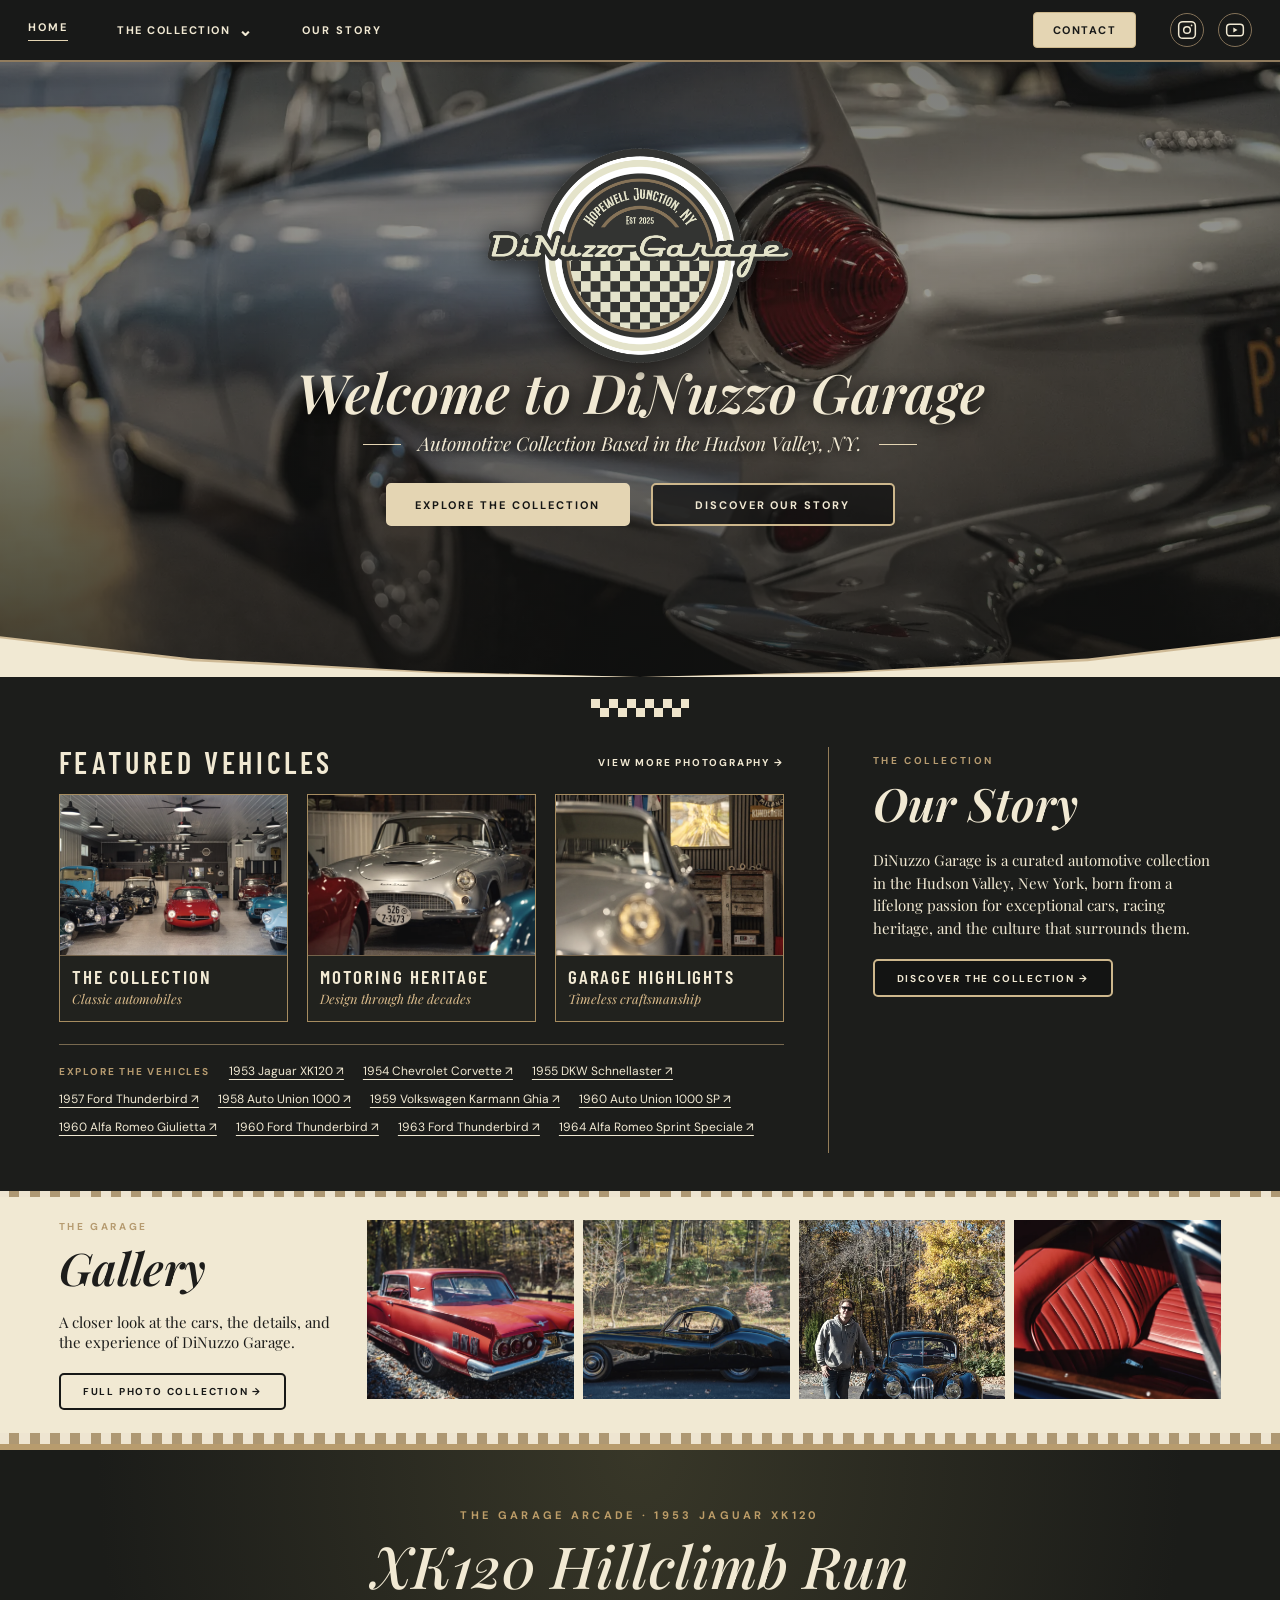
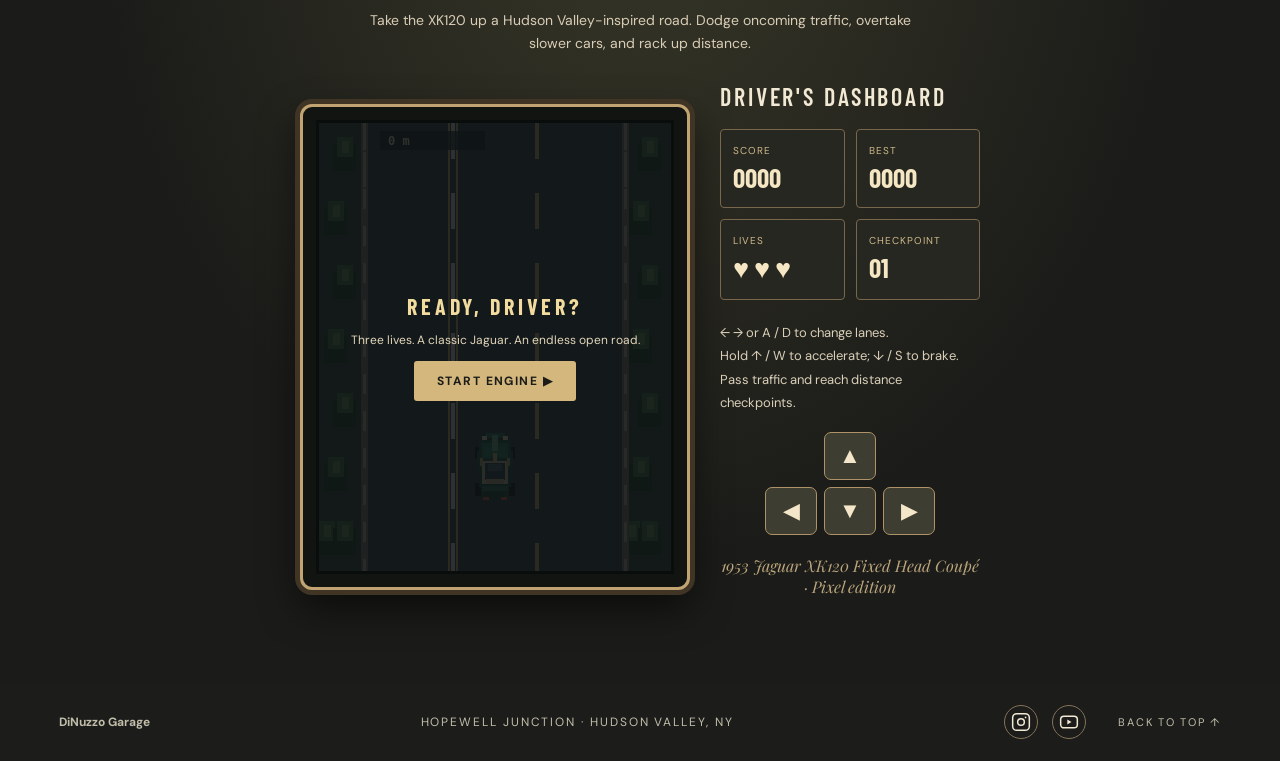
==== commit 8a889f72: "Update arcade UI for XK120 Hillclimb Run" ====
--- a/index.html
+++ b/index.html
@@ -2,4 +2,4 @@
 :root{--night:#1c1d1b;--night2:#252622;--cream:#f1e9d3;--warm:#e4d5b3;--bronze:#b69b70;--muted:#d0c7ad}*{box-sizing:border-box}html{scroll-behavior:smooth}body{margin:0;background:var(--night);color:var(--cream);font-family:'DM Sans',sans-serif}a{text-decoration:none;color:inherit}button,a{ -webkit-tap-highlight-color:transparent}a:focus-visible{outline:2px solid var(--warm);outline-offset:4px}.navwrap{position:relative;z-index:3;height:62px;background:#181918;display:flex;align-items:center;justify-content:space-between;border-bottom:2px solid #917c5e;padding:0 max(28px,calc((100vw - 1450px)/2))}.navgroup{display:flex;align-items:center;gap:clamp(16px,3.8vw,61px)}.navgroup a{font-size:11px;font-weight:700;letter-spacing:.19em;text-transform:uppercase;white-space:nowrap}.navgroup a:hover{color:var(--bronze)}.navgroup a:first-child{border-bottom:1px solid var(--warm);padding-bottom:6px}.mobilebrand{display:none;font-family:'Playfair Display',serif;font-size:23px;font-style:italic}.hero{min-height:590px;position:relative;isolation:isolate;display:flex;flex-direction:column;align-items:center;justify-content:center;text-align:center;overflow:hidden;padding:104px 24px 116px}.hero:before{content:'';position:absolute;inset:0;z-index:-2;background:url('assets/DSC05730.webp') center 54%/cover no-repeat;filter:sepia(.19) saturate(.77)}.hero:after{content:'';position:absolute;inset:0;z-index:-1;background:linear-gradient(180deg,#0f100f8a 0%,#0f100f70 38%,#0f100fca 100%)}.logowrap{width:clamp(220px,24vw,340px);margin:-54px auto -4px;filter:drop-shadow(0 5px 13px #000a)}.logowrap img{width:100%;display:block}.hero h1{font-family:'Playfair Display',serif;font-style:italic;font-weight:600;font-size:clamp(39px,4.25vw,74px);line-height:1.1;margin:2px 0 9px;text-shadow:0 3px 18px #000}.subtitle{font-family:'Playfair Display',serif;font-style:italic;font-size:clamp(17px,1.5vw,25px);margin:0 0 27px;text-shadow:0 2px 8px #000}.subtitle:before,.subtitle:after{content:'';display:inline-block;width:38px;border-top:1px solid var(--warm);margin:0 17px 6px}.buttons{display:flex;justify-content:center;gap:21px;flex-wrap:wrap}.btn{display:inline-flex;align-items:center;justify-content:center;min-width:244px;min-height:43px;padding:10px 22px;border-radius:5px;border:2px solid #cdb78c;font-size:11px;font-weight:700;text-transform:uppercase;letter-spacing:.18em;transition:transform .2s,background .2s}.btn:hover{transform:translateY(-2px)}.btn.filled{background:var(--warm);border-color:var(--warm);color:#151615}.btn.line{background:#111b;color:var(--cream)}.curved{position:absolute;bottom:0;left:-3%;width:106%;height:58px;background:#ceb995;clip-path:polygon(0 22%,17% 68%,35% 91%,50% 100%,65% 91%,83% 68%,100% 22%,100% 100%,0 100%)}.curved:after{content:'';position:absolute;inset:10px 0 0;background:var(--cream);clip-path:polygon(0 10%,17% 67%,35% 92%,50% 100%,65% 92%,83% 67%,100% 10%,100% 100%,0 100%)}.mini-check{width:98px;height:18px;margin:-11px auto 24px;position:relative;z-index:1;background:conic-gradient(#1c1d1b 25%,#eee4cb 0 50%,#1c1d1b 0 75%,#eee4cb 0) 0 0/18px 18px;border:6px solid var(--night);box-sizing:content-box}.content{max-width:1550px;margin:auto;padding:0 clamp(22px,4.6vw,76px)}.showcase{background:var(--night);padding:27px 0 38px}.showcase-grid{display:grid;grid-template-columns:minmax(0,1.75fr) minmax(270px,.95fr);gap:44px}.sectionhead{display:flex;align-items:center;justify-content:space-between;margin:0 0 17px;gap:12px}.kicker{color:var(--bronze);font-size:10px;text-transform:uppercase;font-weight:700;letter-spacing:.26em}.display-title{font-family:'Barlow Condensed',sans-serif;font-size:30px;letter-spacing:.12em;text-transform:uppercase;font-weight:600;margin:0;line-height:1}.more{font-size:10px;text-transform:uppercase;letter-spacing:.18em;font-weight:700;white-space:nowrap}.vehicle-grid{display:grid;grid-template-columns:repeat(3,minmax(0,1fr));gap:19px}.vehicle{display:block;border:1px solid #a68c60;overflow:hidden;background:#21221e}.vehicle img{width:100%;height:160px;object-fit:cover;display:block;filter:saturate(.78) sepia(.13);transition:transform .4s}.vehicle:hover img{transform:scale(1.05)}.vehicle-caption{padding:9px 12px 12px;border-top:1px solid #74634b}.vehicle-caption strong{font-family:'Barlow Condensed',sans-serif;font-weight:600;font-size:19px;letter-spacing:.1em;text-transform:uppercase;display:block}.vehicle-caption em{font-family:'Playfair Display',serif;font-style:italic;font-size:13px;color:#dbbc8c}.story{border-left:1px solid #947d59;padding:7px 0 5px 44px;position:relative;min-width:0}.story:after{content:'';position:absolute;inset:-5px -30px -25px 47%;z-index:-1;background:url('assets/DSC05734.webp') center/cover;opacity:.18;filter:grayscale(1)}.story h2,.gallery h2{font-family:'Playfair Display',serif;font-size:46px;font-weight:600;font-style:italic;margin:5px 0 12px}.story p{font-family:'Playfair Display',serif;line-height:1.5;font-size:15px;max-width:340px;margin-bottom:20px}.story .btn{min-width:0;font-size:10px;min-height:38px}.gallery{background:var(--cream);color:#1d1d1b;border-top:6px solid #b7a17a;border-bottom:11px solid transparent;border-image:repeating-linear-gradient(90deg,#ae9873 0 10px,#eee5d1 10px 20px) 11}.gallery-inner{max-width:1550px;margin:auto;display:grid;grid-template-columns:280px 1fr;gap:28px;padding:23px clamp(22px,4.6vw,76px)}.gallery-copy h2{font-size:45px;margin:4px 0 6px}.gallery-copy p{font-family:'Playfair Display',serif;font-size:15px;line-height:1.35}.gallery-copy .btn{min-width:0;min-height:34px;color:#171817;border-color:#171817;font-size:10px;margin-top:5px}.gallery-strip{display:grid;grid-template-columns:repeat(4,minmax(0,1fr));gap:9px}.gallery-strip img{display:block;width:100%;height:179px;object-fit:cover;filter:saturate(.74) sepia(.12);transition:filter .2s}.gallery-strip a:hover img{filter:none}.footer{padding:22px clamp(22px,4.6vw,76px);display:flex;align-items:center;justify-content:space-between;gap:14px;background:var(--night);font-size:12px;color:#c1bda9}.footer span{letter-spacing:.16em}.footer a{font-size:11px;text-transform:uppercase;letter-spacing:.16em}img{max-width:100%}@media(min-width:1100px){.hero{min-height:615px}}@media(max-width:930px){.navwrap{padding:0 20px}.navgroup{gap:15px}.navgroup a{font-size:10px;letter-spacing:.07em}.showcase-grid{grid-template-columns:1fr}.story{border-left:0;border-top:1px solid #967d59;padding:24px 0}.story:after{display:none}.gallery-inner{grid-template-columns:1fr}.gallery-strip img{height:205px}}@media(max-width:600px){.navgroup{display:none}.mobilebrand{display:block}.navwrap{justify-content:center}.hero{min-height:590px;padding:90px 15px 95px}.logowrap{width:280px;margin:-35px auto 0}.hero h1{font-size:42px}.subtitle:before,.subtitle:after{width:13px;margin:0 5px 5px}.buttons{flex-direction:column;gap:10px}.btn{min-width:240px}.showcase{padding-top:12px}.vehicle-grid{grid-template-columns:1fr}.vehicle img{height:225px}.display-title{font-size:27px}.gallery-strip{grid-template-columns:repeat(2,minmax(0,1fr))}.gallery-strip img{height:155px}.gallery-inner{padding-top:30px}.footer{flex-direction:column;text-align:center}}@media(prefers-reduced-motion:reduce){html{scroll-behavior:auto}*{transition:none!important}}
 .header-end,.footer-end{display:flex;align-items:center;gap:clamp(16px,2.5vw,32px)}.social-links{display:flex;align-items:center;gap:14px;flex-shrink:0}.social-icon{display:inline-flex;align-items:center;justify-content:center;width:34px;height:34px;color:var(--cream);border:1px solid #847258;border-radius:50%;transition:color .2s,border-color .2s,background .2s}.social-icon:hover{color:var(--night);background:var(--warm);border-color:var(--warm)}.social-icon svg{display:block;flex:none}.footer .social-icon{color:var(--cream);width:34px;height:34px}.navwrap .social-links{margin-left:2px}@media(max-width:930px){.header-end{gap:14px}.navwrap .social-links{gap:7px}.navwrap .social-icon{width:30px;height:30px}}@media(max-width:600px){.navwrap{justify-content:space-between}.mobilebrand{font-size:21px}.header-end{margin-left:auto}.navwrap .social-links{gap:8px}.navwrap .social-icon{width:34px;height:34px}.footer-end{flex-direction:column;gap:18px}.footer .social-links{gap:18px}}.hero:before{z-index:-3}.hero-video{position:absolute;inset:0;z-index:-2;overflow:hidden;pointer-events:none}.hero-video iframe{position:absolute;top:50%;left:50%;width:100vw;height:56.25vw;min-width:177.78vh;min-height:100vh;transform:translate(-50%,-50%);border:0;pointer-events:none}@media(prefers-reduced-motion:reduce){.hero-video{display:none}}.collection-pages{display:flex;flex-wrap:wrap;align-items:center;gap:12px 19px;margin-top:22px;padding:18px 0;border-top:1px solid #78694f}.collection-pages span{font-size:10px;text-transform:uppercase;letter-spacing:.18em;color:#b69b70;font-weight:700}.collection-pages a{font-size:12px;color:#f1e9d3;text-decoration:underline;text-underline-offset:4px}.collection-pages a:hover{color:#b69b70}.collection-dropdown{position:relative;z-index:60;flex-shrink:0}.collection-dropdown summary{display:flex;align-items:center;gap:7px;cursor:pointer;list-style:none;font-size:11px;font-weight:700;letter-spacing:.14em;text-transform:uppercase;white-space:nowrap;user-select:none;color:var(--cream)}.collection-dropdown summary::-webkit-details-marker{display:none}.collection-dropdown summary:focus-visible{outline:2px solid var(--warm);outline-offset:5px}.collection-dropdown summary:hover,.collection-dropdown[open]>summary{color:var(--bronze)}.menu-chevron{font-size:17px;line-height:9px;transition:transform .2s}.collection-dropdown[open] .menu-chevron{transform:rotate(180deg)}.collection-panel{position:absolute;top:100%;left:-35px;width:min(620px,calc(100vw - 30px));max-height:min(76vh,700px);overflow:auto;background:#20211e;border:1px solid #b69b70;box-shadow:0 24px 54px #000a;text-align:left;padding:22px 25px 24px;z-index:100;display:none}.collection-dropdown[open]>.collection-panel{display:block}@media(hover:hover) and (pointer:fine){.collection-dropdown:hover>.collection-panel{display:block}.collection-dropdown:hover>summary{color:var(--bronze)}}.collection-panel-head{display:grid;gap:6px;padding:0 0 18px;border-bottom:1px solid #6b5d45}.collection-kicker{font-size:10px;letter-spacing:.2em;color:var(--bronze);font-weight:700}.collection-panel-head strong{font:italic 30px 'Playfair Display',serif;color:var(--cream)}.collection-panel-head>a{font-size:10px!important;font-weight:600;letter-spacing:.1em;text-transform:uppercase;color:var(--warm);text-decoration:underline;text-underline-offset:4px}.collection-menu-grid{display:grid;grid-template-columns:1fr 1fr;gap:3px 16px;padding-top:16px}.collection-menu-grid .collection-menu-item{display:grid;grid-template-columns:42px minmax(0,1fr) 14px;gap:7px;align-items:center;padding:12px 6px!important;border:0!important;border-bottom:1px solid #ffffff18!important;white-space:normal!important;letter-spacing:0!important;text-transform:none!important;text-decoration:none!important;color:var(--cream)}.collection-menu-item:hover,.collection-menu-item:focus-visible{background:#b69b7025!important;color:var(--warm)!important}.menu-year{font:600 12px 'DM Sans',sans-serif;color:var(--bronze)}.collection-menu-item strong{font:600 15px 'Barlow Condensed',sans-serif;letter-spacing:.045em}.menu-arrow{color:var(--bronze)}.mobile-collection{display:none}@media(max-width:700px){.collection-panel{left:50%;transform:translateX(-50%);width:min(94vw,500px);padding:18px 14px}.collection-menu-grid{grid-template-columns:1fr}.collection-menu-item{padding:10px 5px!important}.collection-panel-head strong{font-size:26px}}@media(max-width:600px){.mobile-collection{display:block;position:absolute;right:12px;top:23px}.mobile-collection .collection-panel{left:auto;right:-6px;transform:none}.mobile-collection summary{font-size:10px;letter-spacing:.04em}.navwrap{position:relative;z-index:50}}.contact-nav-button{display:inline-flex!important;align-items:center;justify-content:center;padding:10px 19px!important;min-height:36px;border:1px solid #cdb78c!important;border-radius:4px;background:#e4d5b3!important;color:#181918!important;font-family:'DM Sans',sans-serif;font-size:11px!important;line-height:1;letter-spacing:.13em!important;font-weight:700!important;text-transform:uppercase;white-space:nowrap;transition:background .2s,transform .2s}.contact-nav-button:hover{background:#f1e9d3!important;color:#181918!important;transform:translateY(-1px)}.contact-nav-button:focus-visible{outline:2px solid #f1e9d3;outline-offset:3px}</style><link rel="preload" as="image" href="assets/DSC05730.webp" fetchpriority="high"><link rel="icon" type="image/svg+xml" href="/favicon.svg"><link rel="stylesheet" href="/garage-racer.css"></head><body>
 <header class="navwrap"><nav class="navgroup" aria-label="Primary"><a href="#home">Home</a><details class="collection-dropdown"><summary>THE COLLECTION <span class="menu-chevron" aria-hidden="true">⌄</span></summary><div class="collection-panel"><div class="collection-panel-head"><strong>Explore the Collection</strong></div><div class="collection-menu-grid"><a class="collection-menu-item" href="/1953-jaguar-xk120"><span class="menu-year">1953</span><strong>Jaguar XK120</strong><span class="menu-arrow" aria-hidden="true">↗</span></a><a class="collection-menu-item" href="/1954-chevrolet-corvette"><span class="menu-year">1954</span><strong>Chevrolet Corvette</strong><span class="menu-arrow" aria-hidden="true">↗</span></a><a class="collection-menu-item" href="/1955-dkw-schnellaster"><span class="menu-year">1955</span><strong>DKW Schnellaster</strong><span class="menu-arrow" aria-hidden="true">↗</span></a><a class="collection-menu-item" href="/1957-ford-thunderbird"><span class="menu-year">1957</span><strong>Ford Thunderbird</strong><span class="menu-arrow" aria-hidden="true">↗</span></a><a class="collection-menu-item" href="/1958-auto-union-1000"><span class="menu-year">1958</span><strong>Auto Union 1000</strong><span class="menu-arrow" aria-hidden="true">↗</span></a><a class="collection-menu-item" href="/1959-volkswagen-karmann-ghia"><span class="menu-year">1959</span><strong>Volkswagen Karmann Ghia</strong><span class="menu-arrow" aria-hidden="true">↗</span></a><a class="collection-menu-item" href="/1960-auto-union-1000-sp"><span class="menu-year">1960</span><strong>Auto Union 1000 SP</strong><span class="menu-arrow" aria-hidden="true">↗</span></a><a class="collection-menu-item" href="/1960-alfa-romeo-giulietta"><span class="menu-year">1960</span><strong>Alfa Romeo Giulietta</strong><span class="menu-arrow" aria-hidden="true">↗</span></a><a class="collection-menu-item" href="/1960-ford-thunderbird"><span class="menu-year">1960</span><strong>Ford Thunderbird</strong><span class="menu-arrow" aria-hidden="true">↗</span></a><a class="collection-menu-item" href="/1963-ford-thunderbird"><span class="menu-year">1963</span><strong>Ford Thunderbird</strong><span class="menu-arrow" aria-hidden="true">↗</span></a><a class="collection-menu-item" href="/1964-alfa-romeo-sprint-speciale"><span class="menu-year">1964</span><strong>Alfa Romeo Sprint Speciale</strong><span class="menu-arrow" aria-hidden="true">↗</span></a></div></div></details><a href="#story">Our Story</a></nav><a class="mobilebrand" href="#home">DiNuzzo Garage</a><div class="mobile-collection"><details class="collection-dropdown"><summary>THE COLLECTION <span class="menu-chevron" aria-hidden="true">⌄</span></summary><div class="collection-panel"><div class="collection-panel-head"><strong>Explore the Collection</strong></div><div class="collection-menu-grid"><a class="collection-menu-item" href="/1953-jaguar-xk120"><span class="menu-year">1953</span><strong>Jaguar XK120</strong><span class="menu-arrow" aria-hidden="true">↗</span></a><a class="collection-menu-item" href="/1954-chevrolet-corvette"><span class="menu-year">1954</span><strong>Chevrolet Corvette</strong><span class="menu-arrow" aria-hidden="true">↗</span></a><a class="collection-menu-item" href="/1955-dkw-schnellaster"><span class="menu-year">1955</span><strong>DKW Schnellaster</strong><span class="menu-arrow" aria-hidden="true">↗</span></a><a class="collection-menu-item" href="/1957-ford-thunderbird"><span class="menu-year">1957</span><strong>Ford Thunderbird</strong><span class="menu-arrow" aria-hidden="true">↗</span></a><a class="collection-menu-item" href="/1958-auto-union-1000"><span class="menu-year">1958</span><strong>Auto Union 1000</strong><span class="menu-arrow" aria-hidden="true">↗</span></a><a class="collection-menu-item" href="/1959-volkswagen-karmann-ghia"><span class="menu-year">1959</span><strong>Volkswagen Karmann Ghia</strong><span class="menu-arrow" aria-hidden="true">↗</span></a><a class="collection-menu-item" href="/1960-auto-union-1000-sp"><span class="menu-year">1960</span><strong>Auto Union 1000 SP</strong><span class="menu-arrow" aria-hidden="true">↗</span></a><a class="collection-menu-item" href="/1960-alfa-romeo-giulietta"><span class="menu-year">1960</span><strong>Alfa Romeo Giulietta</strong><span class="menu-arrow" aria-hidden="true">↗</span></a><a class="collection-menu-item" href="/1960-ford-thunderbird"><span class="menu-year">1960</span><strong>Ford Thunderbird</strong><span class="menu-arrow" aria-hidden="true">↗</span></a><a class="collection-menu-item" href="/1963-ford-thunderbird"><span class="menu-year">1963</span><strong>Ford Thunderbird</strong><span class="menu-arrow" aria-hidden="true">↗</span></a><a class="collection-menu-item" href="/1964-alfa-romeo-sprint-speciale"><span class="menu-year">1964</span><strong>Alfa Romeo Sprint Speciale</strong><span class="menu-arrow" aria-hidden="true">↗</span></a></div></div></details></div><div class="header-end"><nav class="navgroup" aria-label="Explore"><a class="contact-nav-button" href="mailto:rkdinuzzo@gmail.com">Contact</a></nav><div class="social-links" aria-label="Social media"><a class="social-icon" href="https://www.instagram.com/dinuzzogarage" target="_blank" rel="noopener noreferrer" aria-label="DiNuzzo Garage on Instagram" title="Instagram"><svg xmlns="http://www.w3.org/2000/svg" width="20" height="20" viewBox="0 0 24 24" fill="none" stroke="currentColor" stroke-width="1.8" stroke-linecap="round" stroke-linejoin="round" aria-hidden="true"><rect x="2" y="2" width="20" height="20" rx="5"/><circle cx="12" cy="12" r="4"/><circle cx="17.5" cy="6.5" r="1" fill="currentColor" stroke="none"/></svg></a><a class="social-icon" href="https://www.youtube.com/@DiNuzzoGarage" target="_blank" rel="noopener noreferrer" aria-label="DiNuzzo Garage on YouTube" title="YouTube"><svg xmlns="http://www.w3.org/2000/svg" width="22" height="20" viewBox="0 0 24 24" fill="none" stroke="currentColor" stroke-width="1.8" stroke-linecap="round" stroke-linejoin="round" aria-hidden="true"><rect x="2" y="5" width="20" height="14" rx="4"/><path d="m10 9 5 3-5 3z" fill="currentColor" stroke="none"/></svg></a></div></div></header>
-<main><section class="hero" id="home"><div class="hero-video" aria-hidden="true"><iframe src="https://www.youtube-nocookie.com/embed/vemUMNwLACA?autoplay=1&amp;mute=1&amp;controls=0&amp;loop=1&amp;playlist=vemUMNwLACA&amp;playsinline=1&amp;rel=0" title="DiNuzzo Garage collection overview video" tabindex="-1" loading="eager" allow="autoplay; encrypted-media; picture-in-picture" referrerpolicy="strict-origin-when-cross-origin"></iframe></div><div class="logowrap"><img src="[data-uri]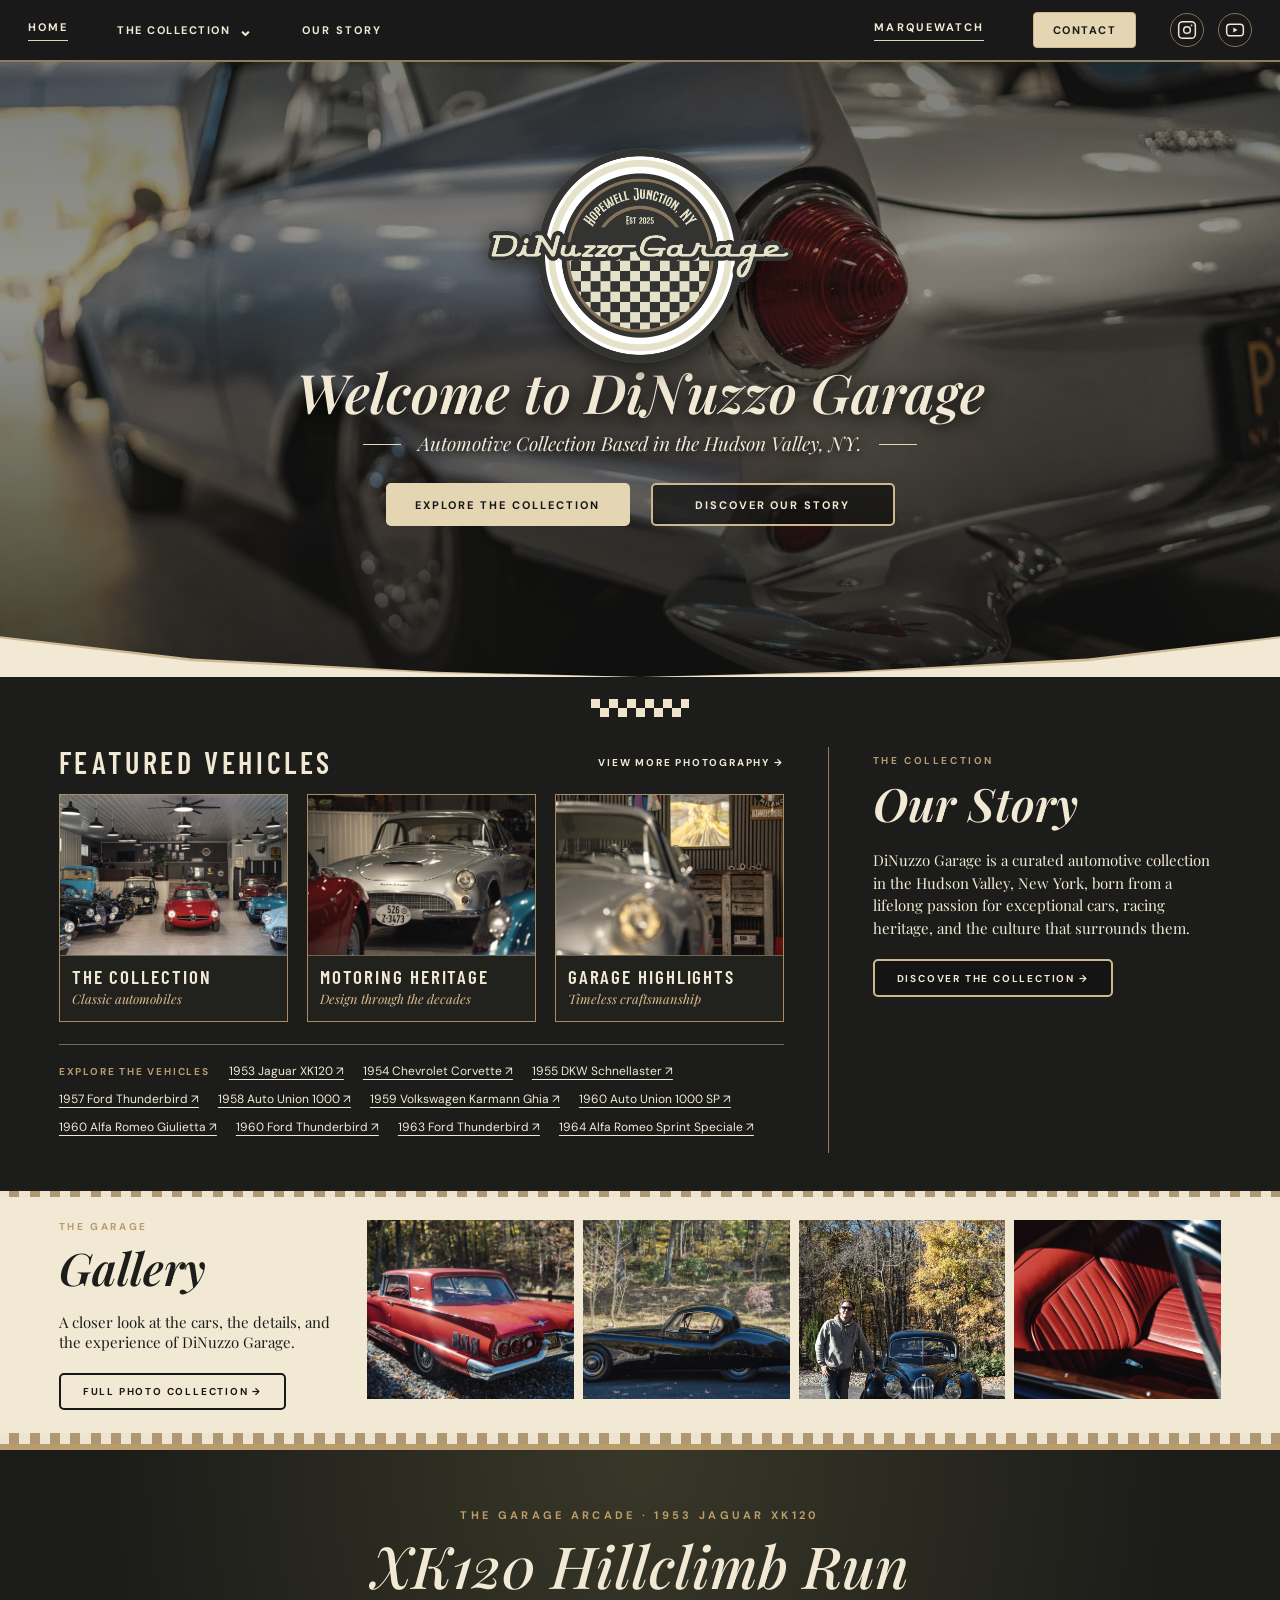
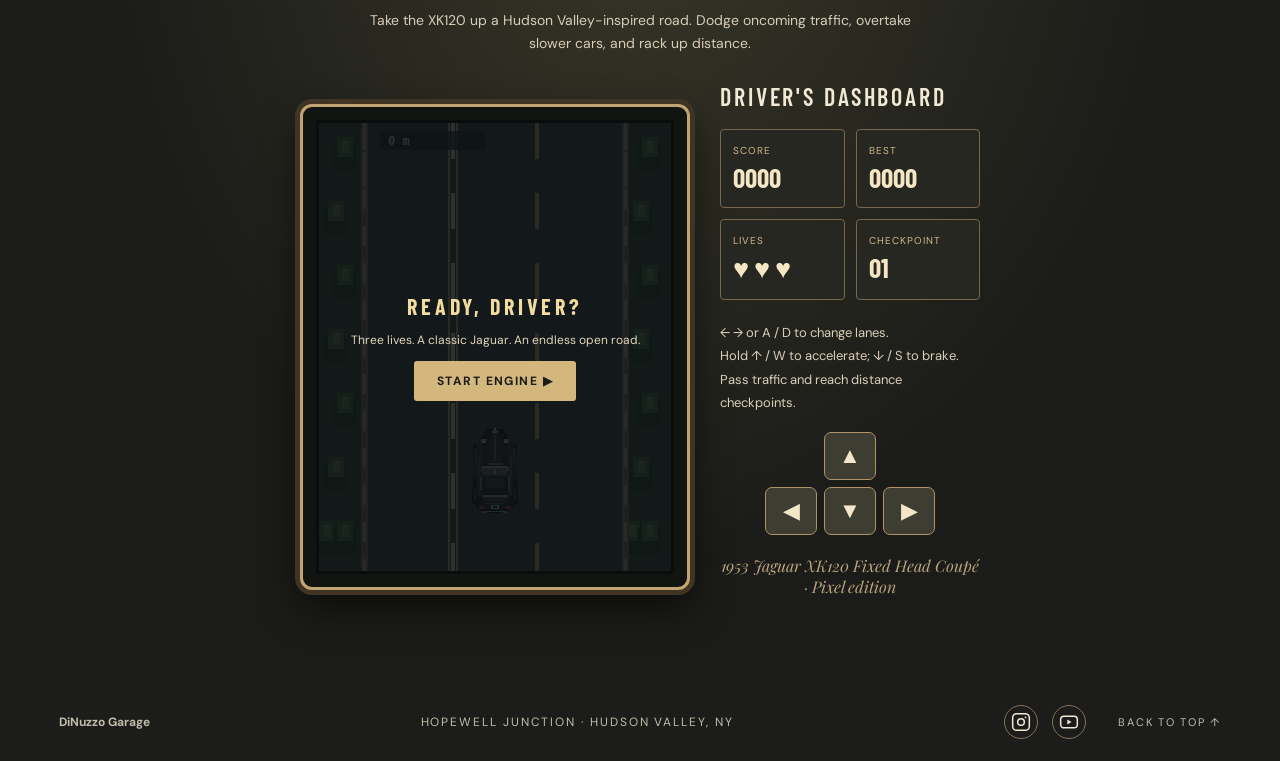
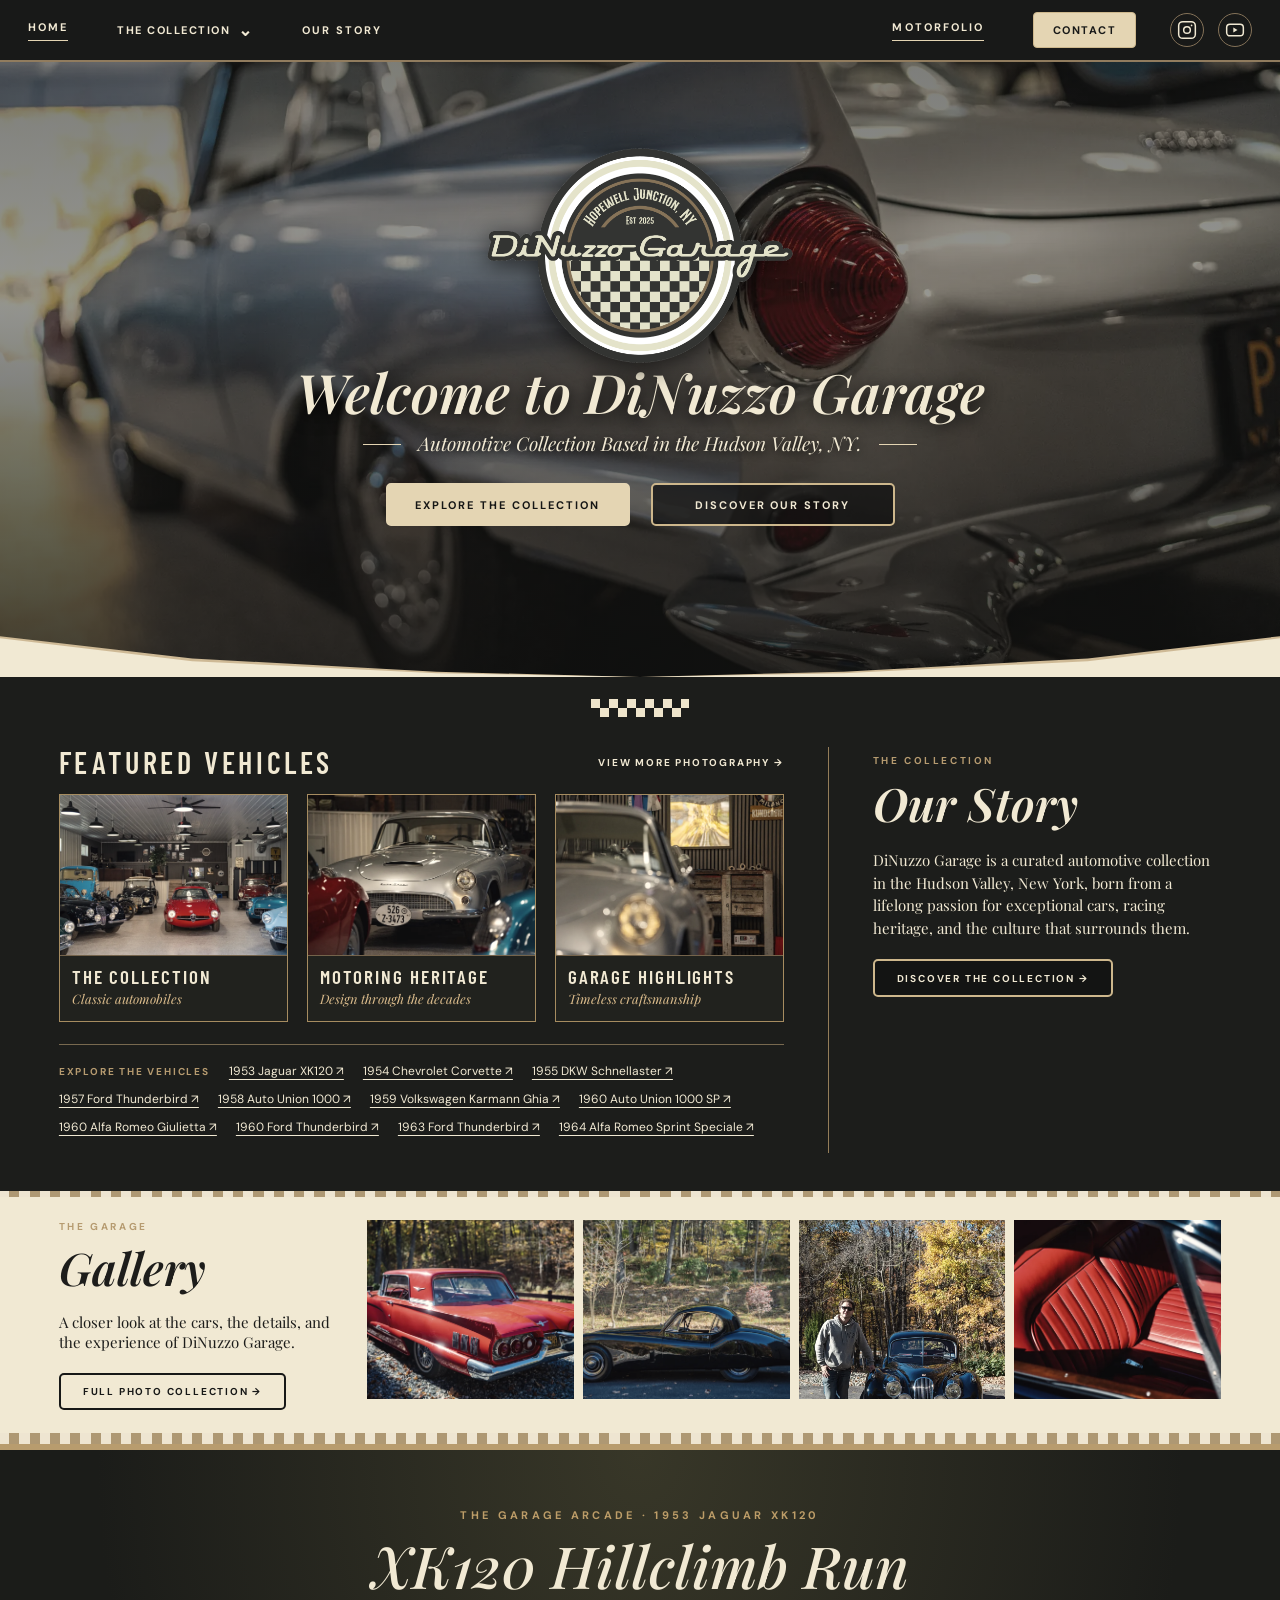
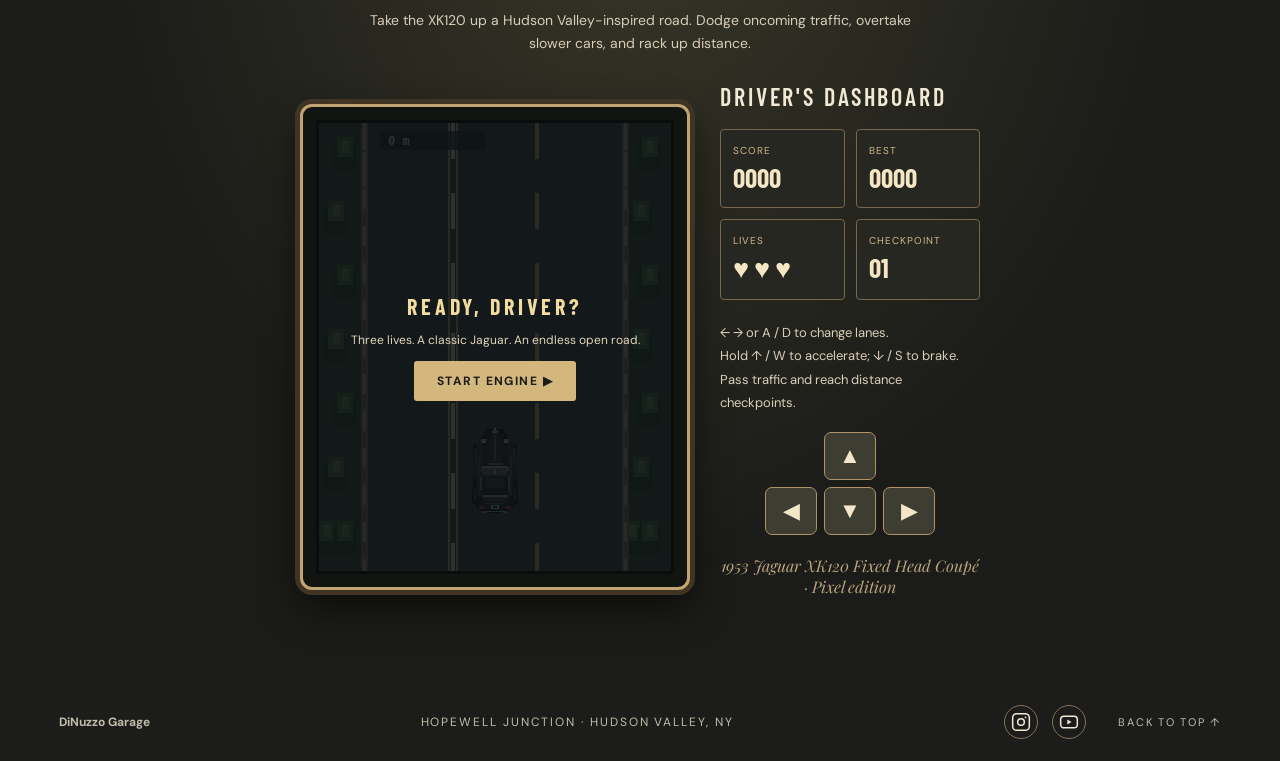
